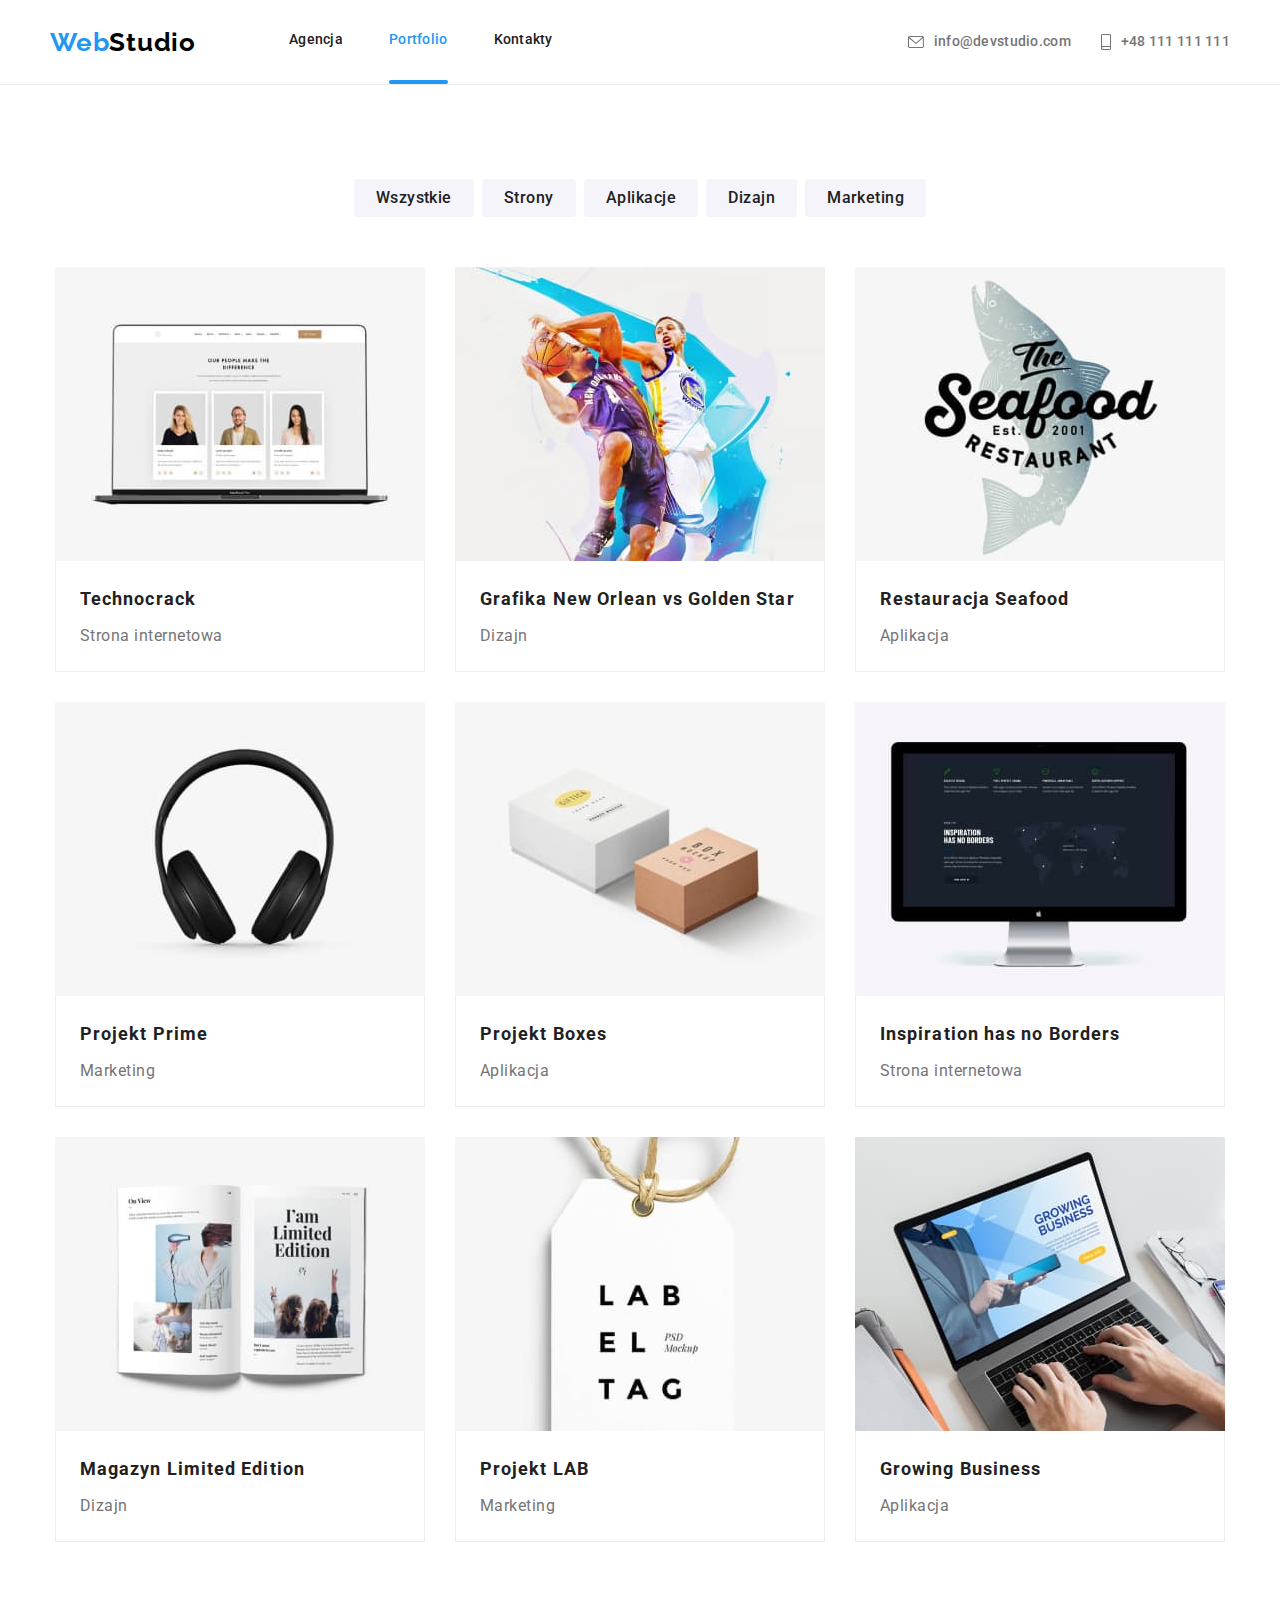
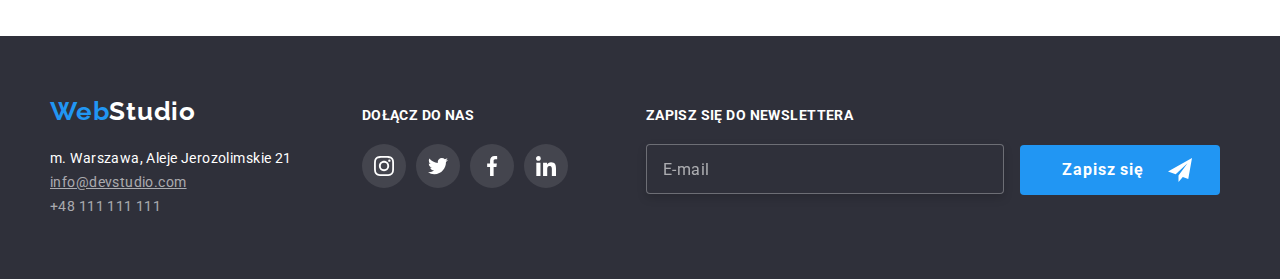
==== portfolio.html @ 861a9c51 "edit classes" ====
<!DOCTYPE html>
<html lang="pl-PL">
  <head>
    <meta charset="UTF-8" />
    <meta http-equiv="X-UA-Compatible" content="IE=edge" />
    <meta name="viewport" content="width=device-width, initial-scale=1.0" />
    <link
      rel="stylesheet"
      href="https://cdnjs.cloudflare.com/ajax/libs/modern-normalize/1.1.0/modern-normalize.css"
    />
    <link rel="stylesheet" href="./css/styles.css" />
    <link
      href="https://fonts.googleapis.com/css2?family=Raleway:wght@700&family=Roboto:wght@400;500;700;900&display=swap"
      rel="stylesheet"
    />
    <title>Portfolio</title>
  </head>
  <body>
    <header class="header portfolio-border">
      <div class="container">
        <a class="web-studio" href="./index.html"
          ><span class="blue-text">Web</span><span class="black-text">Studio</span>
        </a>
        <nav>
          <ul class="social-links">
            <li><a class="link" href="./index.html">Agencja</a></li>
            <li>
              <a class="link current-link" href="./portfolio.html">Portfolio</a>
            </li>
            <li><a class="link" href="./contacts.html">Kontakty</a></li>
          </ul>
        </nav>
        <ul class="contact-list">
          <li>
            <a class="contact-link" href="mailto:info@devstudio.com"
              ><svg class="contact-icon" width="16" height="12">
                <use href="./images/icons.svg#icon-envelope"></use>
              </svg>
              info@devstudio.com
            </a>
          </li>
          <li>
            <a class="contact-link" href="tel:+48111111111"
              ><svg class="contact-icon" width="10" height="16">
                <use href="./images/icons.svg#icon-smartphone"></use>
              </svg>
              +48 111 111 111</a
            >
          </li>
        </ul>
      </div>
    </header>

    <main>
      <section class="section container">
        <div class="portfolio-buttons">
          <button class="portfolio-button" type="button">Wszystkie</button>
          <button class="portfolio-button" type="button">Strony</button>
          <button class="portfolio-button" type="button">Aplikacje</button>
          <button class="portfolio-button" type="button">Dizajn</button>
          <button class="portfolio-button" type="button">Marketing</button>
        </div>
        <ul class="products-box">
          <li class="product-card">
            <a class="product-card-link" href="portfolio.html" rel="nofollow noopener noreferrer">
              <div class="portfolio-hidden">
                <img src="./images/technocrack.jpg" alt="technocrack" width="370" height="294" />
                <p class="paragraph-overlay">
                  Technocrack jest popularną platformą wykorzystywaną do rozpowszechniania
                  koronawirusa. Firmy wykorzystują tę platformę do celów szpiegowskich i ataków na
                  niezabezpieczone serwery konkurencji
                </p>
              </div>
              <div class="cards-border">
                <h4 class="image-caption">Technocrack</h4>
                <p class="image-paragraph">Strona internetowa</p>
              </div>
            </a>
          </li>
          <li class="product-card">
            <a class="product-card-link" href="portfolio.html" rel="nofollow noopener noreferrer">
              <div class="portfolio-hidden">
                <img src="./images/nba.jpg" alt="nba" width="370" height="294" />
                <p class="paragraph-overlay">
                  Technocrack jest popularną platformą wykorzystywaną do rozpowszechniania
                  koronawirusa. Firmy wykorzystują tę platformę do celów szpiegowskich i ataków na
                  niezabezpieczone serwery konkurencji
                </p>
              </div>
              <div class="cards-border">
                <h4 class="image-caption">Grafika New Orlean vs Golden Star</h4>
                <p class="image-paragraph">Dizajn</p>
              </div>
            </a>
          </li>
          <li class="product-card">
            <a class="product-card-link" href="portfolio.html" rel="nofollow noopener noreferrer">
              <div class="portfolio-hidden">
                <img src="./images/seafood.jpg" alt="seafood" width="370" height="294" />
                <p class="paragraph-overlay">
                  Technocrack jest popularną platformą wykorzystywaną do rozpowszechniania
                  koronawirusa. Firmy wykorzystują tę platformę do celów szpiegowskich i ataków na
                  niezabezpieczone serwery konkurencji
                </p>
              </div>
              <div class="cards-border">
                <h4 class="image-caption">Restauracja Seafood</h4>
                <p class="image-paragraph">Aplikacja</p>
              </div>
            </a>
          </li>
          <li class="product-card">
            <a class="product-card-link" href="portfolio.html" rel="nofollow noopener noreferrer">
              <div class="portfolio-hidden">
                <img src="./images/headphones.jpg" alt="headphones" width="370" height="294" />
                <p class="paragraph-overlay">
                  Technocrack jest popularną platformą wykorzystywaną do rozpowszechniania
                  koronawirusa. Firmy wykorzystują tę platformę do celów szpiegowskich i ataków na
                  niezabezpieczone serwery konkurencji
                </p>
              </div>
              <div class="cards-border">
                <h4 class="image-caption">Projekt Prime</h4>
                <p class="image-paragraph">Marketing</p>
              </div>
            </a>
          </li>
          <li class="product-card">
            <a class="product-card-link" href="portfolio.html" rel="nofollow noopener noreferrer">
              <div class="portfolio-hidden">
                <img src="./images/boxes.jpg" alt="boxes" width="370" height="294" />
                <p class="paragraph-overlay">
                  Technocrack jest popularną platformą wykorzystywaną do rozpowszechniania
                  koronawirusa. Firmy wykorzystują tę platformę do celów szpiegowskich i ataków na
                  niezabezpieczone serwery konkurencji
                </p>
              </div>
              <div class="cards-border">
                <h4 class="image-caption">Projekt Boxes</h4>
                <p class="image-paragraph">Aplikacja</p>
              </div>
            </a>
          </li>
          <li class="product-card">
            <a class="product-card-link" href="portfolio.html" rel="nofollow noopener noreferrer">
              <div class="portfolio-hidden">
                <img src="./images/monitor.jpg" alt="monitor" width="370" height="294" />
                <p class="paragraph-overlay">
                  Technocrack jest popularną platformą wykorzystywaną do rozpowszechniania
                  koronawirusa. Firmy wykorzystują tę platformę do celów szpiegowskich i ataków na
                  niezabezpieczone serwery konkurencji
                </p>
              </div>
              <div class="cards-border">
                <h4 class="image-caption">Inspiration has no Borders</h4>
                <p class="image-paragraph">Strona internetowa</p>
              </div>
            </a>
          </li>
          <li class="product-card">
            <a class="product-card-link" href="portfolio.html" rel="nofollow noopener noreferrer">
              <div class="portfolio-hidden">
                <img src="./images/magazine.jpg" alt="magazine" width="370" height="294" />
                <p class="paragraph-overlay">
                  Technocrack jest popularną platformą wykorzystywaną do rozpowszechniania
                  koronawirusa. Firmy wykorzystują tę platformę do celów szpiegowskich i ataków na
                  niezabezpieczone serwery konkurencji
                </p>
              </div>
              <div class="cards-border">
                <h4 class="image-caption">Magazyn Limited Edition</h4>
                <p class="image-paragraph">Dizajn</p>
              </div>
            </a>
          </li>
          <li class="product-card">
            <a class="product-card-link" href="portfolio.html" rel="nofollow noopener noreferrer">
              <div class="portfolio-hidden">
                <img src="./images/lab.jpg" alt="lab" width="370" height="294" />
                <p class="paragraph-overlay">
                  Technocrack jest popularną platformą wykorzystywaną do rozpowszechniania
                  koronawirusa. Firmy wykorzystują tę platformę do celów szpiegowskich i ataków na
                  niezabezpieczone serwery konkurencji
                </p>
              </div>
              <div class="cards-border">
                <h4 class="image-caption">Projekt LAB</h4>
                <p class="image-paragraph">Marketing</p>
              </div>
            </a>
          </li>
          <li class="product-card">
            <a class="product-card-link" href="portfolio.html" rel="nofollow noopener noreferrer">
              <div class="portfolio-hidden">
                <img src="./images/laptop.jpg" alt="laptop" width="370" height="294" />
                <p class="paragraph-overlay">
                  Technocrack jest popularną platformą wykorzystywaną do rozpowszechniania
                  koronawirusa. Firmy wykorzystują tę platformę do celów szpiegowskich i ataków na
                  niezabezpieczone serwery konkurencji
                </p>
              </div>
              <div class="cards-border">
                <h4 class="image-caption">Growing Business</h4>
                <p class="image-paragraph">Aplikacja</p>
              </div>
            </a>
          </li>
        </ul>
      </section>
    </main>

    <footer class="footer-background">
      <div class="container footer-flex">
        <div>
          <a class="web-studio" href="./index.html"
            ><span class="blue-text">Web</span><span class="white-text">Studio</span>
          </a>
          <address class="address-box">
            <span class="address-text">m. Warszawa, Aleje Jerozolimskie 21</span>
            <ul class="contact-list-footer">
              <li>
                <a class="contact-link-footer underline" href="mailto:info@devstudio.com"
                  >info@devstudio.com</a
                >
              </li>
              <li><a class="contact-link-footer" href="tel:+48111111111">+48 111 111 111</a></li>
            </ul>
          </address>
        </div>
        <div class="footer-social">
          <h4 class="footer-elements-heading">dołącz do nas</h4>
          <ul class="icon-social-list no-margin">
            <li>
              <a
                class="icon-social-link footer-icon"
                href="https://www.instagram.com/"
                target="_blank"
                rel="nofollow noopener noreferrer"
              >
                <svg width="20" height="20">
                  <use href="./images/icons.svg#icon-instagram"></use>
                </svg>
              </a>
            </li>
            <li>
              <a
                class="icon-social-link footer-icon"
                href="https://www.twitter.com/"
                target="_blank"
                rel="nofollow noopener noreferrer"
              >
                <svg width="20" height="20">
                  <use href="./images/icons.svg#icon-twitter"></use>
                </svg>
              </a>
            </li>
            <li>
              <a
                class="icon-social-link footer-icon"
                href="https://www.facebook.com/"
                target="_blank"
                rel="nofollow noopener noreferrer"
              >
                <svg width="20" height="20">
                  <use href="./images/icons.svg#icon-facebook"></use>
                </svg>
              </a>
            </li>
            <li>
              <a
                class="icon-social-link footer-icon"
                href="https://www.linkedin.com/"
                target="_blank"
                rel="nofollow noopener noreferrer"
              >
                <svg width="20" height="20">
                  <use href="./images/icons.svg#icon-linkedin"></use>
                </svg>
              </a>
            </li>
          </ul>
        </div>
        <div>
          <h4 class="footer-elements-heading">zapisz się do newslettera</h4>
          <form name="footer-form" autocomplete="off">
            <label class="footer-label">
              <input class="footer-input" type="email" name="email" placeholder="E-mail" required />
            </label>
            <button class="form-button" type="submit">
              Zapisz się
              <svg class="footer-input-icon" width="24" height="24">
                <use href="./images/icons.svg#icon-icon-send"></use>
              </svg>
            </button>
          </form>
        </div>
      </div>
    </footer>
  </body>
</html>
---- css/styles.css ----
:root {
  --backgroundColorMain: #e5e5e5;
  --backgroundColorSecondary: #2f303a;
  --fontColorMain: #000000;
  --fontColorSecondary: #757575;
  --selectionColor: #2196f3;
  --socialsColor: #212121;
  --colorWhite: #ffffff;
  --colorContactLinks: #999999;
  --portfolioButton: #f5f4fa;
  --backgroundBorderBottom: #ececec;
  --backgroundProductCard: #eeeeee;
  --socialIcon: #afb1b8;
}
body {
  background-color: var(--colorWhite);
  font-family: 'Roboto', sans-serif;
  color: var(--socialsColor);
}
img {
  display: block;
}
ul,
p,
h1,
h2,
h3,
h4 {
  padding: 0;
  margin: 0;
}
.container {
  width: 1200px;
  margin: 0 auto;
  padding-left: 10px;
  padding-right: 10px;
}

.portfolio-border {
  border-bottom: 1px solid var(--backgroundBorderBottom);
}
.header .container {
  display: flex;
  align-items: center;
}

.web-studio {
  display: block;
  font-family: 'Raleway';
  font-size: 26px;
  font-weight: 700;
  line-height: 1.19;
  letter-spacing: 0.03em;
  text-decoration: none;
}
.blue-text {
  color: var(--selectionColor);
}
.white-text {
  color: var(--colorWhite);
}
.black-text {
  color: var(--fontColorMain);
}

.social-links {
  display: flex;
  gap: 46px;
  margin-left: 93px;
  list-style: none;
}
.social-links .link {
  display: block;
  font-size: 14px;
  font-weight: 500;
  line-height: 1.14;
  letter-spacing: 0.02em;
  text-decoration: none;
  color: var(--socialsColor);
  padding-top: 32px;
  padding-bottom: 32px;
  transition: color 250ms cubic-bezier(0.4, 0, 0.2, 1);
}
.social-links .link:hover,
.social-links .link:focus {
  color: var(--selectionColor);
}
.social-links .current-link {
  color: var(--selectionColor);
}
.social-links .current-link::after {
  content: '';
  display: block;
  position: relative;
  top: 32px;
  height: 4px;
  background: #2196f3;
  border-radius: 2px;
}
.contact-list {
  display: flex;
  gap: 30px;
  margin-left: auto;
  list-style: none;
}
.contact-list .contact-link:hover,
.contact-list .contact-link:focus {
  color: var(--selectionColor);
  fill: var(--selectionColor);
}
.contact-list .contact-link {
  display: flex;
  align-items: center;
  font-size: 14px;
  font-weight: 500;
  line-height: 1.14;
  letter-spacing: 0.02em;
  text-decoration: none;
  color: var(--fontColorSecondary);
  fill: var(--fontColorSecondary);
  margin: 32px 0;
  transition: color 250ms cubic-bezier(0.4, 0, 0.2, 1), fill 250ms cubic-bezier(0.4, 0, 0.2, 1);
}
.contact-icon {
  margin-right: 10px;
}

.hero-section {
  padding: 200px 0;
  color: var(--colorWhite);
  background-color: var(--backgroundColorSecondary);
  background-image: linear-gradient(to right, rgba(47, 48, 58, 0.4), rgba(47, 48, 58, 0.4)),
    url(../images/headerphoto.jpg);
  background-repeat: no-repeat;
  background-position: center;
}

.main-heading {
  margin-bottom: 30px;
  font-size: 44px;
  font-weight: 900;
  line-height: 1.36;
  text-align: center;
  letter-spacing: 0.06em;
  text-transform: uppercase;
}
.main-button {
  display: block;
  margin: 0 auto;
  cursor: pointer;
  width: 200px;
  height: 50px;
  font-weight: 700;
  font-size: 16px;
  line-height: 1.88;
  letter-spacing: 0.06em;
  border-radius: 4px;
  border-style: none;
  color: var(--colorWhite);
  background-color: var(--selectionColor);
  transition: color 250ms cubic-bezier(0.4, 0, 0.2, 1),
    background-color 250ms cubic-bezier(0.4, 0, 0.2, 1),
    box-shadow 250ms cubic-bezier(0.4, 0, 0.2, 1);
}
.main-button:hover,
.main-button:focus {
  color: var(--fontColorMain);
  background-color: var(--portfolioButton);
  box-shadow: 0px 4px 4px rgba(0, 0, 0, 0.15);
}

.section {
  padding: 94px 0;
}

.icon-top {
  list-style: none;
  display: flex;
  gap: 30px;
  margin-bottom: 30px;
}
.icon-logo {
  display: flex;
  width: 270px;
  height: 120px;
  justify-content: center;
  align-items: center;
  background-color: var(--portfolioButton);
  border-radius: 4px;
}
.first-paragraph-section {
  list-style: none;
  display: flex;
  flex-direction: row;
  gap: 30px;
}
.paragraph-heading {
  display: block;
  font-weight: 700;
  font-size: 14px;
  line-height: 1.14;
  letter-spacing: 0.03em;
  text-transform: uppercase;
  color: var(--socialsColor);
  margin: 0 0 10px 0;
}
.paragraph-text {
  display: block;
  font-weight: 400;
  font-size: 14px;
  line-height: 1.71;
  letter-spacing: 0.03em;
  color: var(--fontColorSecondary);
  margin: 0;
}

.secondary-heading {
  font-weight: 700;
  font-size: 36px;
  line-height: 1.67;
  text-align: center;
  letter-spacing: 0.03em;
  color: var(--socialsColor);
  margin: 0 0 50px 0;
}

.no-padding-top {
  padding-top: 0;
}

.grey-background {
  background-color: var(--portfolioButton);
}
.secondary-heading-list {
  display: flex;
  list-style: none;
  gap: 30px;
  justify-content: center;
}
.secondary-heading-title {
  position: relative;
  display: flex;
  justify-content: center;
  align-items: center;
  height: 70px;
  bottom: 70px;
  text-transform: uppercase;
  font-weight: 700;
  font-size: 14px;
  line-height: 1.14;
  letter-spacing: 0.03em;
  color: var(--colorWhite);
  background-color: rgba(47, 48, 58, 0.8);
}
.secondary-heading-link {
  display: block;
  height: 294px;
  text-decoration: none;
}

.third-heading-list {
  list-style: none;
  display: flex;
  justify-content: center;
  gap: 30px;
}
.our-team-card {
  background-color: var(--colorWhite);
  box-shadow: 0px 1px 3px rgba(0, 0, 0, 0.12), 0px 1px 1px rgba(0, 0, 0, 0.14),
    0px 2px 1px rgba(0, 0, 0, 0.2);
  border-radius: 0px 0px 4px 4px;
  text-align: center;
}

.worker-name {
  font-weight: 500;
  font-size: 16px;
  line-height: 1.19;
  letter-spacing: 0.03em;
  color: var(--socialsColor);
  margin: 30px 0 10px 0;
}
.job-name {
  font-weight: 400;
  font-size: 16px;
  line-height: 1.19;
  letter-spacing: 0.03em;
  color: var(--fontColorSecondary);
  margin: 0 0 16px 0;
}
.icon-social-list {
  list-style: none;
  display: flex;
  gap: 10px;
  justify-content: center;
  margin-bottom: 30px;
}
.icon-social-link {
  display: flex;
  justify-content: center;
  align-items: center;
  width: 44px;
  height: 44px;
  border-radius: 50%;
  fill: var(--socialIcon);
  transition: background-color 250ms cubic-bezier(0.4, 0, 0.2, 1),
    fill 250ms cubic-bezier(0.4, 0, 0.2, 1), border-radius 250ms cubic-bezier(0.4, 0, 0.2, 1);
}
.icon-social-link:hover,
.icon-social-link:focus {
  background-color: var(--selectionColor);
  fill: var(--colorWhite);
  border-radius: 50%;
}
.clients-list {
  list-style: none;
  display: flex;
  gap: 30px;
  justify-content: center;
}
.icon-clients-link {
  display: flex;
  border: 1px solid var(--socialIcon);
  border-radius: 4px;
  width: 170px;
  height: 92px;
  justify-content: center;
  align-items: center;
  fill: var(--socialIcon);
  transition: border-color 250ms cubic-bezier(0.4, 0, 0.2, 1),
    fill 250ms cubic-bezier(0.4, 0, 0.2, 1);
}
.icon-clients-link:hover,
.icon-clients-link:focus {
  fill: var(--selectionColor);
  border-color: var(--selectionColor);
}

.footer-background {
  background-color: var(--backgroundColorSecondary);
  padding: 60px 0;
}
.footer-flex {
  display: flex;
  align-items: baseline;
}
.address-box {
  margin: 20px 0 0 0;
}
.address-text {
  font-style: normal;
  font-weight: 400;
  font-size: 14px;
  line-height: 1.71;
  letter-spacing: 0.03em;
  color: var(--colorWhite);
}
.contact-list-footer {
  list-style: none;
}
.contact-link-footer {
  font-style: normal;
  font-weight: 400;
  font-size: 14px;
  line-height: 1.71;
  letter-spacing: 0.03em;
  color: rgba(255, 255, 255, 0.6);
  text-decoration: none;
  transition: color 250ms cubic-bezier(0.4, 0, 0.2, 1);
}
.contact-link-footer:hover,
.contact-link-footer:focus {
  color: var(--selectionColor);
}
.underline {
  text-decoration: underline;
}
.footer-elements-heading {
  margin-bottom: 20px;
  text-transform: uppercase;
  font-weight: 700;
  font-size: 14px;
  line-height: 1.14;
  color: var(--colorWhite);
  letter-spacing: 0.03em;
}
.no-margin {
  margin: 0;
}
.footer-social {
  margin-left: 70px;
  margin-right: 78px;
}
.footer-icon {
  background: rgba(255, 255, 255, 0.1);
  fill: var(--colorWhite);
}
.footer-input {
  color: var(--colorWhite);
  width: 358px;
  height: 50px;
  padding-left: 16px;
  border: 1px solid rgba(255, 255, 255, 0.3);
  filter: drop-shadow(0px 4px 4px rgba(0, 0, 0, 0.15));
  border-radius: 4px;
  background-color: var(--backgroundColorSecondary);
}
.footer-input::placeholder {
  color: var(--colorWhite);
  opacity: 0.6;
  font-size: 16px;
  line-height: 1.25;
  letter-spacing: 0.03em;
}
.footer-label {
  display: inline-block;
  margin-right: 12px;
}
.form-button {
  position: relative;
  padding: 10px 76px 10px 42px;
  color: var(--colorWhite);
  background-color: var(--selectionColor);
  border-radius: 4px;
  font-weight: 700;
  font-size: 16px;
  line-height: 1.9;
  letter-spacing: 0.06em;
  cursor: pointer;
  border-style: none;
  transition: box-shadow 250ms cubic-bezier(0.4, 0, 0.2, 1);
}
.form-button:hover,
.form-button:focus {
  box-shadow: 0px 4px 4px rgba(255, 255, 255, 0.2);
}
.footer-input-icon {
  fill: var(--colorWhite);
  position: absolute;
  left: 148px;
  top: 13px;
  bottom: 13px;
  right: 28px;
}
.portfolio-button {
  background-color: var(--portfolioButton);
  border-radius: 4px;
  border-style: none;
  color: var(--socialsColor);
  font-weight: 500;
  font-size: 16px;
  line-height: 1.63;
  text-align: center;
  letter-spacing: 0.03em;
  cursor: pointer;
  padding: 6px 22px;
  transition: color 250ms cubic-bezier(0.4, 0, 0.2, 1),
    background-color 250ms cubic-bezier(0.4, 0, 0.2, 1),
    box-shadow 250ms cubic-bezier(0.4, 0, 0.2, 1);
}
.portfolio-button:hover,
.portfolio-button:focus {
  box-shadow: 0px 3px 1px rgba(0, 0, 0, 0.1), 0px 1px 2px rgba(0, 0, 0, 0.08),
    0px 2px 2px rgba(0, 0, 0, 0.12);
  background-color: var(--selectionColor);
  color: var(--colorWhite);
}
.image-caption {
  font-weight: 700;
  font-size: 18px;
  line-height: 2;
  letter-spacing: 0.06em;
  color: var(--socialsColor);
  margin-bottom: 4px;
}
.image-paragraph {
  font-weight: 400;
  font-size: 16px;
  line-height: 1.88;
  letter-spacing: 0.03em;
  color: var(--fontColorSecondary);
}
.portfolio-buttons {
  display: flex;
  justify-content: center;
  gap: 8px;
  margin-bottom: 50px;
}
.products-box {
  list-style: none;
  display: flex;
  gap: 30px;
  flex-wrap: wrap;
  justify-content: center;
}
.product-card {
  background: var(--colorWhite);
  transition: box-shadow 250ms cubic-bezier(0.4, 0, 0.2, 1);
}
.product-card:hover,
.product-card:focus {
  box-shadow: 0px 1px 1px rgba(0, 0, 0, 0.12), 0px 4px 4px rgba(0, 0, 0, 0.06),
    1px 4px 6px rgba(0, 0, 0, 0.16);
}
.product-card-link {
  text-decoration: none;
}
.cards-border {
  padding: 20px 24px;
  border-left: 1px solid var(--backgroundProductCard);
  border-right: 1px solid var(--backgroundProductCard);
  border-bottom: 1px solid var(--backgroundProductCard);
}
.portfolio-hidden {
  position: relative;
  overflow: hidden;
}
.paragraph-overlay {
  position: absolute;
  top: 0;
  width: 100%;
  height: 100%;
  padding: 49px 45px 49px 24px;
  font-weight: 400;
  font-size: 18px;
  line-height: 1.55;
  letter-spacing: 0.03em;
  color: var(--colorWhite);
  background-color: rgba(33, 150, 243, 0.9);
  transform: translateY(100%);
  transition: transform 250ms cubic-bezier(0.4, 0, 0.2, 1);
}
.product-card-link:hover .paragraph-overlay,
.product-card-link:focus .paragraph-overlay {
  transform: translatey(0);
}

.backdrop {
  position: fixed;
  left: 0px;
  top: 0px;
  width: 100%;
  height: 100%;
  background: rgba(0, 0, 0, 0.2);
  transition: opacity 250ms cubic-bezier(0.4, 0, 0.2, 1),
    visibility 250ms cubic-bezier(0.4, 0, 0.2, 1), transform 1s;
}
.is-hidden {
  opacity: 0;
  visibility: hidden;
  pointer-events: none;
  transform: scale(0.8);
}
.modal {
  padding: 40px;
  position: absolute;
  top: 50%;
  left: 50%;
  width: 528px;
  background-color: var(--colorWhite);
  box-shadow: 0px 1px 3px rgba(0, 0, 0, 0.12), 0px 1px 1px rgba(0, 0, 0, 0.14),
    0px 2px 1px rgba(0, 0, 0, 0.2);
  border-radius: 4px;
  transform: translate(-50%, -50%);
}
.close-btn {
  position: absolute;
  width: 30px;
  height: 30px;
  top: 8px;
  right: 8px;
  color: var(--fontColorMain);
  border: 1px solid rgba(0, 0, 0, 0.1);
  border-radius: 50%;
  background-color: var(--colorWhite);
  cursor: pointer;
  transition: background-color 250ms cubic-bezier(0.4, 0, 0.2, 1),
    color 250ms cubic-bezier(0.4, 0, 0.2, 1);
}
.close-btn:hover,
.close-btn:focus {
  color: var(--colorWhite);
  background-color: var(--selectionColor);
}
.modal-heading {
  margin-bottom: 12px;
  text-align: center;
  font-weight: 700;
  font-size: 20px;
  line-height: 1.15;
  letter-spacing: 0.03em;
  color: var(--socialsColor);
}
.modal-label {
  display: block;
  position: relative;
  margin-bottom: 10px;
}
.modal-input-heading {
  display: block;
  text-transform: capitalize;
  font-size: 12px;
  line-height: 1.67;
  letter-spacing: 0.01em;
  color: var(--fontColorSecondary);
}
.modal-input {
  display: block;
  margin-top: 4px;
  padding: 0;
  padding-left: 42px;
  width: 448px;
  height: 40px;
  border: 1px solid rgba(33, 33, 33, 0.2);
  border-radius: 4px;
  transition: border-color 250ms cubic-bezier(0.4, 0, 0.2, 1);
}
.modal-input:hover,
.modal-input:focus {
  border-color: var(--selectionColor);
  outline: none;
}
.modal-input:focus ~ .modal-input-icon,
.modal-input:hover ~ .modal-input-icon {
  fill: var(--selectionColor);
}
.modal-input-icon {
  position: absolute;
  left: 12px;
  bottom: 11px;
  transition: fill 250ms cubic-bezier(0.4, 0, 0.2, 1);
}
.modal-label-feedback {
  display: block;
  position: relative;
  margin-bottom: 20px;
}
.modal-textarea {
  display: block;
  resize: none;
  margin-top: 4px;
  width: 448px;
  height: 120px;
  padding: 12px 16px;
  border: 1px solid rgba(33, 33, 33, 0.2);
  border-radius: 4px;
  transition: border-color 250ms cubic-bezier(0.4, 0, 0.2, 1);
}
.modal-textarea::placeholder {
  font-size: 12px;
  line-height: 1.67;
  letter-spacing: 0.01em;
  color: rgba(117, 117, 117, 0.5);
}
.modal-textarea:hover,
.modal-textarea:focus {
  border-color: var(--selectionColor);
  outline: none;
}
.modal-label-checkbox {
  display: inline-flex;
  align-items: center;
  position: relative;
  margin-bottom: 30px;
  margin-left: 15px;
}
.modal-checkbox-input {
  position: absolute;
  opacity: 0;
  height: 15px;
  width: 16px;
  border-radius: 2px;
}
.modal-checkbox-icon {
  position: absolute;
  cursor: pointer;
}
.modal-checkbox-icon-on {
  position: absolute;
  visibility: hidden;
  border-radius: 2px;
  cursor: pointer;
}
.modal-checkbox-input:checked ~ .modal-checkbox-icon-on {
  visibility: visible;
}
.modal-checkbox-text {
  display: block;
  margin-left: 24px;
  font-size: 14px;
  line-height: 1.71;
  letter-spacing: 0.03em;
  color: var(--fontColorSecondary);
}
.modal-checkbox-text a {
  color: var(--selectionColor);
}
.modal-button {
  display: block;
  margin: 0 auto;
  text-transform: capitalize;
  padding: 10px 76px;
  color: var(--colorWhite);
  background-color: var(--selectionColor);
  border-radius: 4px;
  font-weight: 700;
  font-size: 15px;
  line-height: 1.9;
  letter-spacing: 0.06em;
  cursor: pointer;
  border-style: none;
  transition: color 250ms cubic-bezier(0.4, 0, 0.2, 1),
    background-color 250ms cubic-bezier(0.4, 0, 0.2, 1),
    box-shadow 250ms cubic-bezier(0.4, 0, 0.2, 1);
}
.modal-button:hover,
.modal-button:focus {
  color: var(--fontColorMain);
  background-color: var(--portfolioButton);
  box-shadow: 0px 4px 4px rgba(0, 0, 0, 0.15);
}
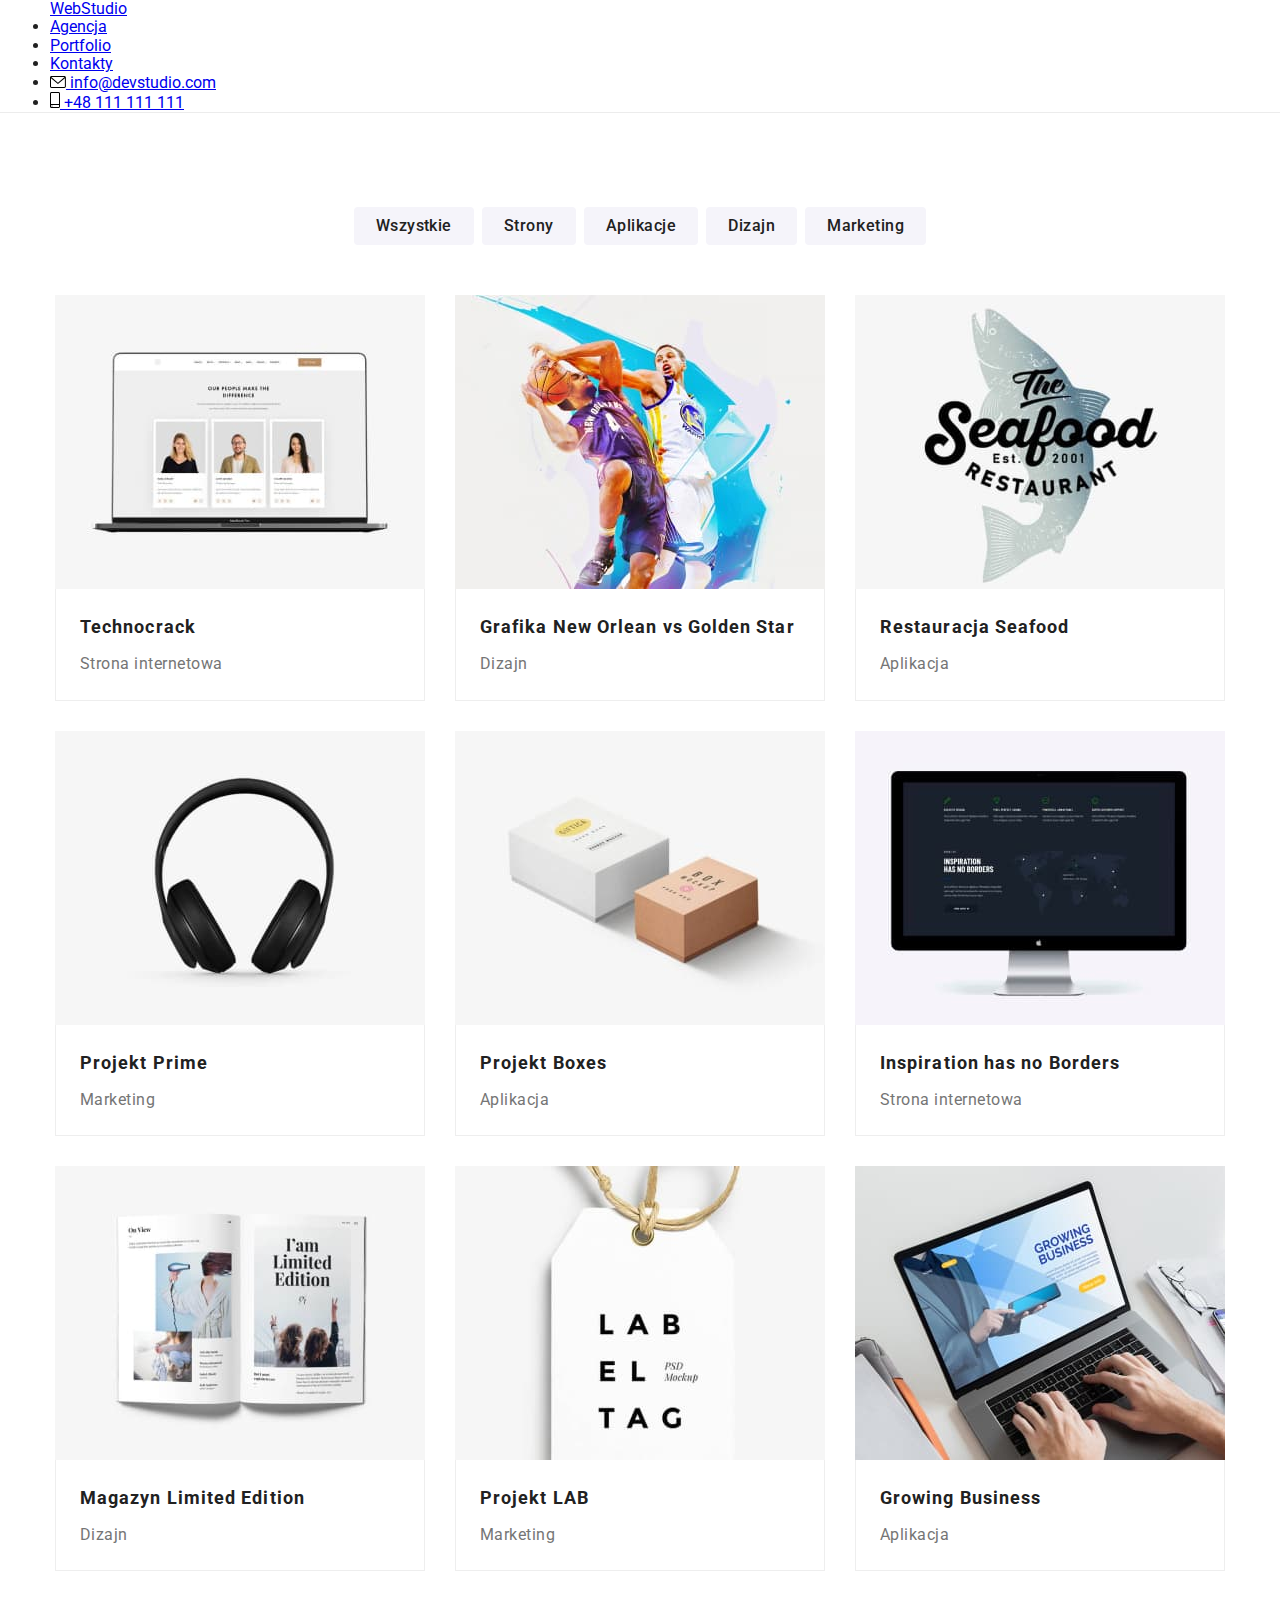
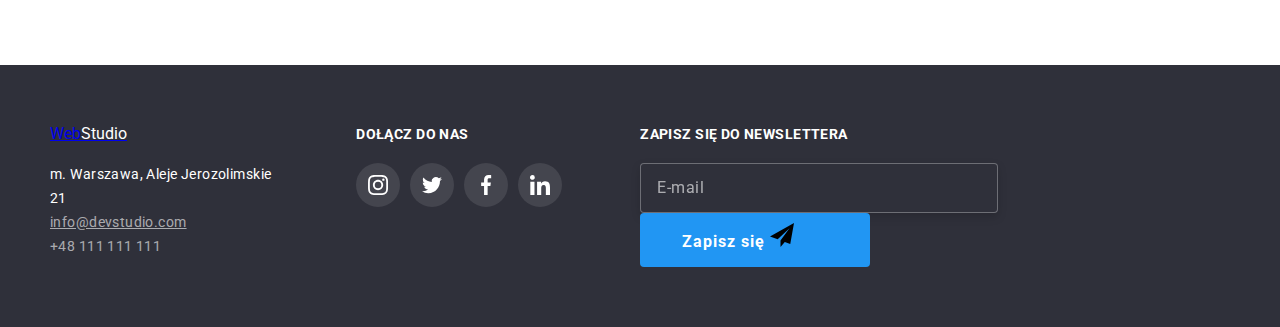
==== commit 9d4bbbf4: "BEM" ====
--- a/css/styles.css
+++ b/css/styles.css
@@ -39,12 +39,12 @@
 .portfolio-border {
   border-bottom: 1px solid var(--backgroundBorderBottom);
 }
-.header .container {
+.header__container {
   display: flex;
   align-items: center;
 }
 
-.web-studio {
+.header__link-logo {
   display: block;
   font-family: 'Raleway';
   font-size: 26px;
@@ -52,24 +52,24 @@
   line-height: 1.19;
   letter-spacing: 0.03em;
   text-decoration: none;
-}
-.blue-text {
+  margin-right: 93px;
+}
+.header__logo-blue {
   color: var(--selectionColor);
 }
 .white-text {
   color: var(--colorWhite);
 }
-.black-text {
+.header__logo-black {
   color: var(--fontColorMain);
 }
 
-.social-links {
+.nav__list {
   display: flex;
   gap: 46px;
-  margin-left: 93px;
-  list-style: none;
-}
-.social-links .link {
+  list-style: none;
+}
+.nav__list .nav__link {
   display: block;
   font-size: 14px;
   font-weight: 500;
@@ -81,14 +81,14 @@
   padding-bottom: 32px;
   transition: color 250ms cubic-bezier(0.4, 0, 0.2, 1);
 }
-.social-links .link:hover,
-.social-links .link:focus {
+.nav__list .nav__link:hover,
+.nav__list .nav__link:focus {
   color: var(--selectionColor);
 }
-.social-links .current-link {
+.nav__list .nav__link--current {
   color: var(--selectionColor);
 }
-.social-links .current-link::after {
+.nav__list .nav__link--current::after {
   content: '';
   display: block;
   position: relative;
@@ -97,18 +97,18 @@
   background: #2196f3;
   border-radius: 2px;
 }
-.contact-list {
+.header__list {
   display: flex;
   gap: 30px;
   margin-left: auto;
   list-style: none;
 }
-.contact-list .contact-link:hover,
-.contact-list .contact-link:focus {
+.header__list .header__link:hover,
+.header__list .header__link:focus {
   color: var(--selectionColor);
   fill: var(--selectionColor);
 }
-.contact-list .contact-link {
+.header__list .header__link {
   display: flex;
   align-items: center;
   font-size: 14px;
@@ -121,11 +121,11 @@
   margin: 32px 0;
   transition: color 250ms cubic-bezier(0.4, 0, 0.2, 1), fill 250ms cubic-bezier(0.4, 0, 0.2, 1);
 }
-.contact-icon {
+.header__icon {
   margin-right: 10px;
 }
 
-.hero-section {
+.hero {
   padding: 200px 0;
   color: var(--colorWhite);
   background-color: var(--backgroundColorSecondary);
@@ -135,7 +135,7 @@
   background-position: center;
 }
 
-.main-heading {
+.hero__heading {
   margin-bottom: 30px;
   font-size: 44px;
   font-weight: 900;
@@ -144,7 +144,7 @@
   letter-spacing: 0.06em;
   text-transform: uppercase;
 }
-.main-button {
+.hero__btn {
   display: block;
   margin: 0 auto;
   cursor: pointer;
@@ -162,8 +162,8 @@
     background-color 250ms cubic-bezier(0.4, 0, 0.2, 1),
     box-shadow 250ms cubic-bezier(0.4, 0, 0.2, 1);
 }
-.main-button:hover,
-.main-button:focus {
+.hero__btn:hover,
+.hero__btn:focus {
   color: var(--fontColorMain);
   background-color: var(--portfolioButton);
   box-shadow: 0px 4px 4px rgba(0, 0, 0, 0.15);
@@ -434,7 +434,7 @@
 .form-button:focus {
   box-shadow: 0px 4px 4px rgba(255, 255, 255, 0.2);
 }
-.footer-input-icon {
+.svg-send {
   fill: var(--colorWhite);
   position: absolute;
   left: 148px;
@@ -442,6 +442,7 @@
   bottom: 13px;
   right: 28px;
 }
+
 .portfolio-button {
   background-color: var(--portfolioButton);
   border-radius: 4px;
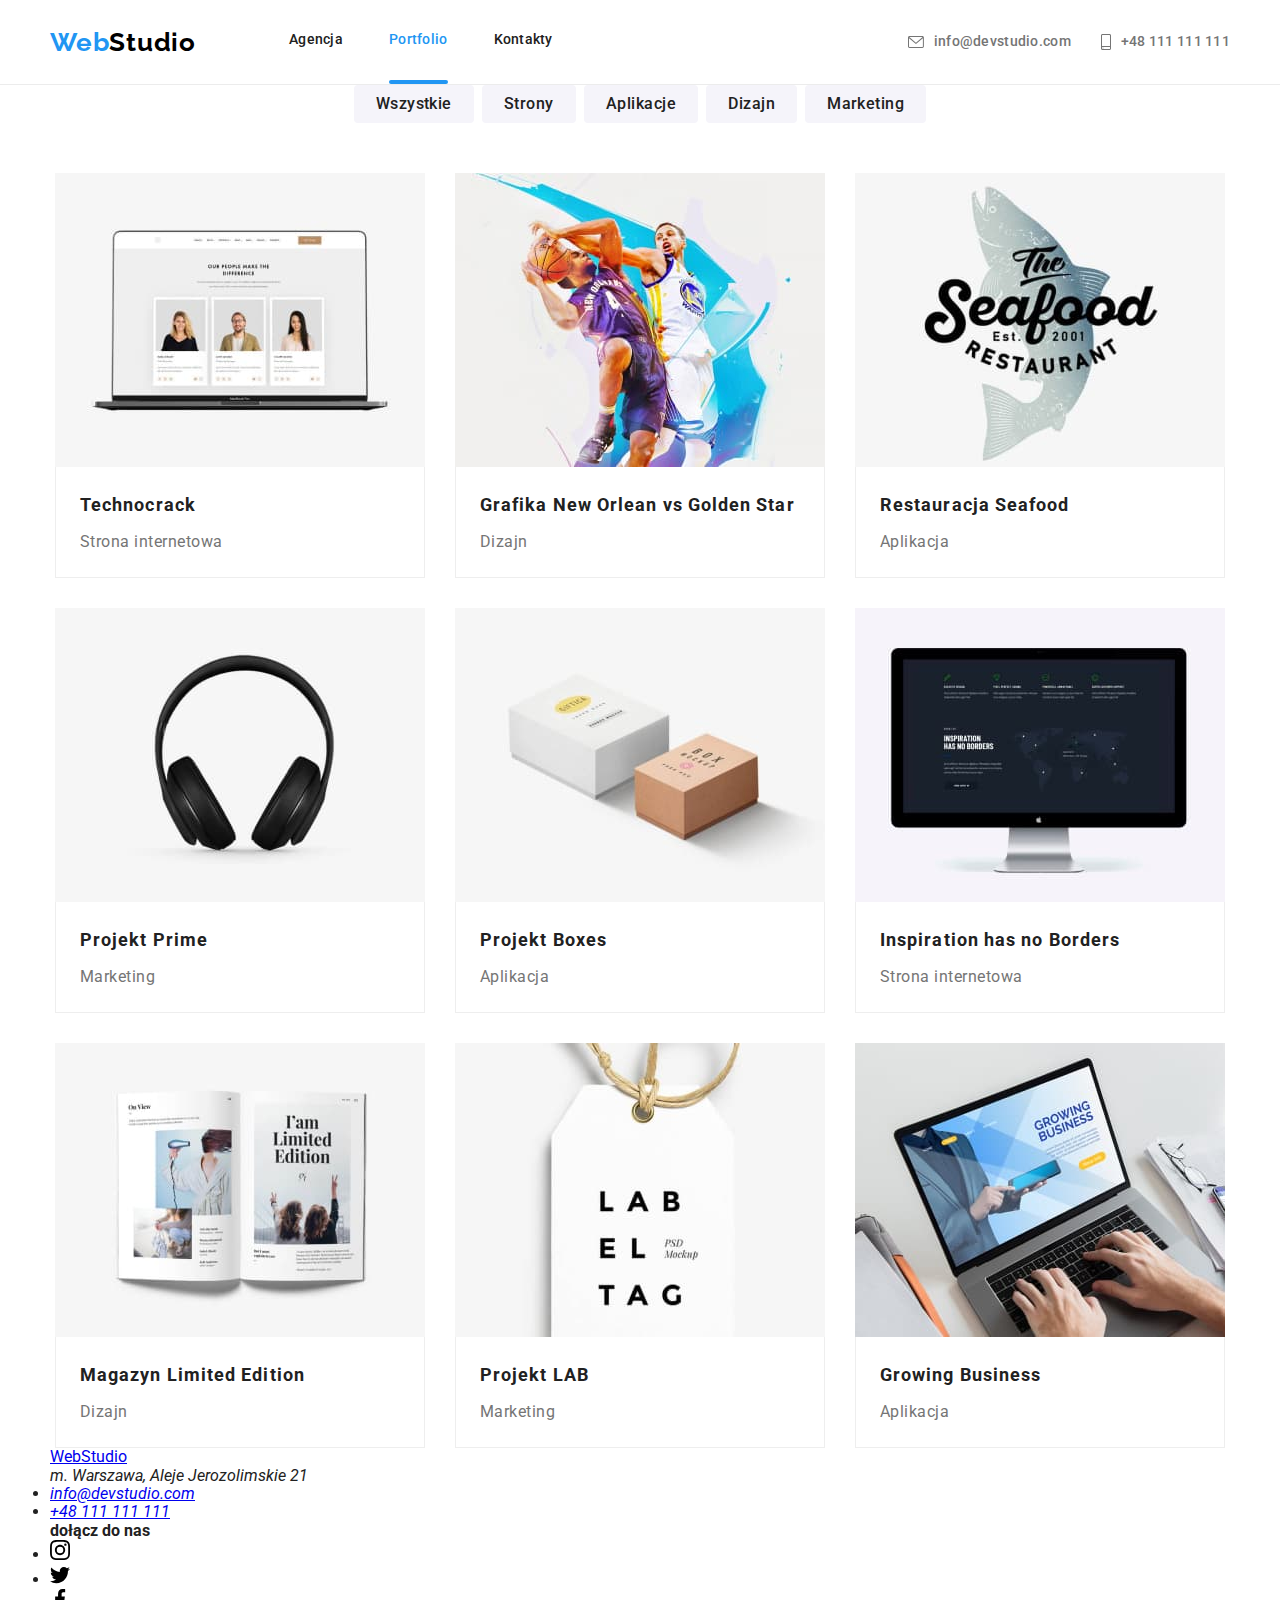
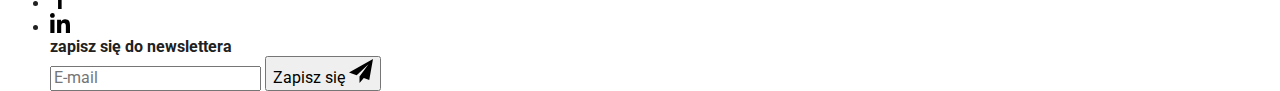
==== commit 7b8b84b0: "BEM" ====
--- a/portfolio.html
+++ b/portfolio.html
@@ -16,32 +16,34 @@
     <title>Portfolio</title>
   </head>
   <body>
-    <header class="header portfolio-border">
-      <div class="container">
-        <a class="web-studio" href="./index.html"
-          ><span class="blue-text">Web</span><span class="black-text">Studio</span>
+    <header class="header header--border">
+      <div class="container header__container">
+        <a class="header__link-logo" href="./index.html"
+          ><span class="header__logo-blue">Web</span><span class="header__logo-black">Studio</span>
         </a>
-        <nav>
-          <ul class="social-links">
-            <li><a class="link" href="./index.html">Agencja</a></li>
-            <li>
-              <a class="link current-link" href="./portfolio.html">Portfolio</a>
-            </li>
-            <li><a class="link" href="./contacts.html">Kontakty</a></li>
+        <nav class="nav">
+          <ul class="nav__list">
+            <li class="nav__item">
+              <a class="nav__link" href="./index.html">Agencja</a>
+            </li>
+            <li class="nav__item">
+              <a class="nav__link nav__link--current" href="./portfolio.html">Portfolio</a>
+            </li>
+            <li class="nav__item"><a class="nav__link" href="./contacts.html">Kontakty</a></li>
           </ul>
         </nav>
-        <ul class="contact-list">
-          <li>
-            <a class="contact-link" href="mailto:info@devstudio.com"
-              ><svg class="contact-icon" width="16" height="12">
+        <ul class="header__list">
+          <li class="header__item">
+            <a class="header__link" href="mailto:info@devstudio.com"
+              ><svg class="header__icon" width="16" height="12">
                 <use href="./images/icons.svg#icon-envelope"></use>
               </svg>
               info@devstudio.com
             </a>
           </li>
-          <li>
-            <a class="contact-link" href="tel:+48111111111"
-              ><svg class="contact-icon" width="10" height="16">
+          <li class="header__item">
+            <a class="header__link" href="tel:+48111111111"
+              ><svg class="header__icon" width="10" height="16">
                 <use href="./images/icons.svg#icon-smartphone"></use>
               </svg>
               +48 111 111 111</a
--- a/css/styles.css
+++ b/css/styles.css
@@ -35,15 +35,10 @@
   padding-left: 10px;
   padding-right: 10px;
 }
-
-.portfolio-border {
-  border-bottom: 1px solid var(--backgroundBorderBottom);
-}
 .header__container {
   display: flex;
   align-items: center;
 }
-
 .header__link-logo {
   display: block;
   font-family: 'Raleway';
@@ -56,9 +51,6 @@
 }
 .header__logo-blue {
   color: var(--selectionColor);
-}
-.white-text {
-  color: var(--colorWhite);
 }
 .header__logo-black {
   color: var(--fontColorMain);
@@ -169,17 +161,16 @@
   box-shadow: 0px 4px 4px rgba(0, 0, 0, 0.15);
 }
 
-.section {
+.features {
   padding: 94px 0;
 }
-
-.icon-top {
+.features__svg__block__list {
   list-style: none;
   display: flex;
   gap: 30px;
   margin-bottom: 30px;
 }
-.icon-logo {
+.features__svg__block__item {
   display: flex;
   width: 270px;
   height: 120px;
@@ -188,13 +179,13 @@
   background-color: var(--portfolioButton);
   border-radius: 4px;
 }
-.first-paragraph-section {
+.features__list {
   list-style: none;
   display: flex;
   flex-direction: row;
   gap: 30px;
 }
-.paragraph-heading {
+.features__title {
   display: block;
   font-weight: 700;
   font-size: 14px;
@@ -204,7 +195,7 @@
   color: var(--socialsColor);
   margin: 0 0 10px 0;
 }
-.paragraph-text {
+.features__text {
   display: block;
   font-weight: 400;
   font-size: 14px;
@@ -214,7 +205,13 @@
   margin: 0;
 }
 
-.secondary-heading {
+.work {
+  padding: 94px 0;
+}
+.work--no-padding {
+  padding-top: 0;
+}
+.work__heading {
   font-weight: 700;
   font-size: 36px;
   line-height: 1.67;
@@ -223,21 +220,13 @@
   color: var(--socialsColor);
   margin: 0 0 50px 0;
 }
-
-.no-padding-top {
-  padding-top: 0;
-}
-
-.grey-background {
-  background-color: var(--portfolioButton);
-}
-.secondary-heading-list {
+.work__list {
   display: flex;
   list-style: none;
   gap: 30px;
   justify-content: center;
 }
-.secondary-heading-title {
+.work__title {
   position: relative;
   display: flex;
   justify-content: center;
@@ -252,19 +241,33 @@
   color: var(--colorWhite);
   background-color: rgba(47, 48, 58, 0.8);
 }
-.secondary-heading-link {
+.work__link {
   display: block;
   height: 294px;
   text-decoration: none;
 }
-
-.third-heading-list {
+.team {
+  padding: 94px 0;
+}
+.team--grey-background {
+  background-color: var(--portfolioButton);
+}
+.team__heading {
+  font-weight: 700;
+  font-size: 36px;
+  line-height: 1.67;
+  text-align: center;
+  letter-spacing: 0.03em;
+  color: var(--socialsColor);
+  margin: 0 0 50px 0;
+}
+.team__list {
   list-style: none;
   display: flex;
   justify-content: center;
   gap: 30px;
 }
-.our-team-card {
+.team__item {
   background-color: var(--colorWhite);
   box-shadow: 0px 1px 3px rgba(0, 0, 0, 0.12), 0px 1px 1px rgba(0, 0, 0, 0.14),
     0px 2px 1px rgba(0, 0, 0, 0.2);
@@ -272,7 +275,7 @@
   text-align: center;
 }
 
-.worker-name {
+.team__title {
   font-weight: 500;
   font-size: 16px;
   line-height: 1.19;
@@ -280,7 +283,7 @@
   color: var(--socialsColor);
   margin: 30px 0 10px 0;
 }
-.job-name {
+.team__text {
   font-weight: 400;
   font-size: 16px;
   line-height: 1.19;
@@ -288,14 +291,14 @@
   color: var(--fontColorSecondary);
   margin: 0 0 16px 0;
 }
-.icon-social-list {
+.team__icon-list {
   list-style: none;
   display: flex;
   gap: 10px;
   justify-content: center;
   margin-bottom: 30px;
 }
-.icon-social-link {
+.team__icon-link {
   display: flex;
   justify-content: center;
   align-items: center;
@@ -306,19 +309,32 @@
   transition: background-color 250ms cubic-bezier(0.4, 0, 0.2, 1),
     fill 250ms cubic-bezier(0.4, 0, 0.2, 1), border-radius 250ms cubic-bezier(0.4, 0, 0.2, 1);
 }
-.icon-social-link:hover,
-.icon-social-link:focus {
+.team__icon-link:hover,
+.team__icon-link:focus {
   background-color: var(--selectionColor);
   fill: var(--colorWhite);
   border-radius: 50%;
 }
-.clients-list {
+
+.clients {
+  padding: 94px 0;
+}
+.clients__heading {
+  font-weight: 700;
+  font-size: 36px;
+  line-height: 1.67;
+  text-align: center;
+  letter-spacing: 0.03em;
+  color: var(--socialsColor);
+  margin: 0 0 50px 0;
+}
+.clients__list {
   list-style: none;
   display: flex;
   gap: 30px;
   justify-content: center;
 }
-.icon-clients-link {
+.clients__link {
   display: flex;
   border: 1px solid var(--socialIcon);
   border-radius: 4px;
@@ -330,24 +346,39 @@
   transition: border-color 250ms cubic-bezier(0.4, 0, 0.2, 1),
     fill 250ms cubic-bezier(0.4, 0, 0.2, 1);
 }
-.icon-clients-link:hover,
-.icon-clients-link:focus {
+.clients__link:hover,
+.clients__link:focus {
   fill: var(--selectionColor);
   border-color: var(--selectionColor);
 }
 
-.footer-background {
+.footer {
   background-color: var(--backgroundColorSecondary);
   padding: 60px 0;
 }
-.footer-flex {
+.footer__container {
   display: flex;
   align-items: baseline;
 }
-.address-box {
+.footer__link-logo {
+  display: block;
+  font-family: 'Raleway';
+  font-size: 26px;
+  font-weight: 700;
+  line-height: 1.19;
+  letter-spacing: 0.03em;
+  text-decoration: none;
+}
+.footer__logo-blue {
+  color: var(--selectionColor);
+}
+.footer__logo-white {
+  color: var(--colorWhite);
+}
+.footer__address {
   margin: 20px 0 0 0;
 }
-.address-text {
+.footer__address-text {
   font-style: normal;
   font-weight: 400;
   font-size: 14px;
@@ -355,10 +386,10 @@
   letter-spacing: 0.03em;
   color: var(--colorWhite);
 }
-.contact-list-footer {
-  list-style: none;
-}
-.contact-link-footer {
+.footer__address-list {
+  list-style: none;
+}
+.footer__address-link {
   font-style: normal;
   font-weight: 400;
   font-size: 14px;
@@ -368,14 +399,18 @@
   text-decoration: none;
   transition: color 250ms cubic-bezier(0.4, 0, 0.2, 1);
 }
-.contact-link-footer:hover,
-.contact-link-footer:focus {
+.footer__address-link:hover,
+.footer__address-link:focus {
   color: var(--selectionColor);
 }
 .underline {
   text-decoration: underline;
 }
-.footer-elements-heading {
+.footer__social {
+  margin-left: 70px;
+  margin-right: 78px;
+}
+.footer__social-heading {
   margin-bottom: 20px;
   text-transform: uppercase;
   font-weight: 700;
@@ -384,18 +419,44 @@
   color: var(--colorWhite);
   letter-spacing: 0.03em;
 }
-.no-margin {
-  margin: 0;
-}
-.footer-social {
-  margin-left: 70px;
-  margin-right: 78px;
-}
-.footer-icon {
+.footer__social-list {
+  list-style: none;
+  display: flex;
+  gap: 10px;
+  justify-content: center;
+}
+.footer__social-link {
+  display: flex;
+  justify-content: center;
+  align-items: center;
+  width: 44px;
+  height: 44px;
+  border-radius: 50%;
   background: rgba(255, 255, 255, 0.1);
   fill: var(--colorWhite);
-}
-.footer-input {
+  transition: background-color 250ms cubic-bezier(0.4, 0, 0.2, 1),
+    fill 250ms cubic-bezier(0.4, 0, 0.2, 1), border-radius 250ms cubic-bezier(0.4, 0, 0.2, 1);
+}
+.footer__social-link:hover,
+.footer__social-link:focus {
+  background-color: var(--selectionColor);
+  fill: var(--colorWhite);
+  border-radius: 50%;
+}
+.footer__form-heading {
+  margin-bottom: 20px;
+  text-transform: uppercase;
+  font-weight: 700;
+  font-size: 14px;
+  line-height: 1.14;
+  color: var(--colorWhite);
+  letter-spacing: 0.03em;
+}
+.footer__label {
+  display: inline-block;
+  margin-right: 12px;
+}
+.footer__input {
   color: var(--colorWhite);
   width: 358px;
   height: 50px;
@@ -405,18 +466,14 @@
   border-radius: 4px;
   background-color: var(--backgroundColorSecondary);
 }
-.footer-input::placeholder {
+.footer__input::placeholder {
   color: var(--colorWhite);
   opacity: 0.6;
   font-size: 16px;
   line-height: 1.25;
   letter-spacing: 0.03em;
 }
-.footer-label {
-  display: inline-block;
-  margin-right: 12px;
-}
-.form-button {
+.footer__btn {
   position: relative;
   padding: 10px 76px 10px 42px;
   color: var(--colorWhite);
@@ -430,11 +487,11 @@
   border-style: none;
   transition: box-shadow 250ms cubic-bezier(0.4, 0, 0.2, 1);
 }
-.form-button:hover,
-.form-button:focus {
+.footer__btn:hover,
+.footer__btn:focus {
   box-shadow: 0px 4px 4px rgba(255, 255, 255, 0.2);
 }
-.svg-send {
+.footer__input-icon {
   fill: var(--colorWhite);
   position: absolute;
   left: 148px;
@@ -442,7 +499,9 @@
   bottom: 13px;
   right: 28px;
 }
-
+.header--border {
+  border-bottom: 1px solid var(--backgroundBorderBottom);
+}
 .portfolio-button {
   background-color: var(--portfolioButton);
   border-radius: 4px;
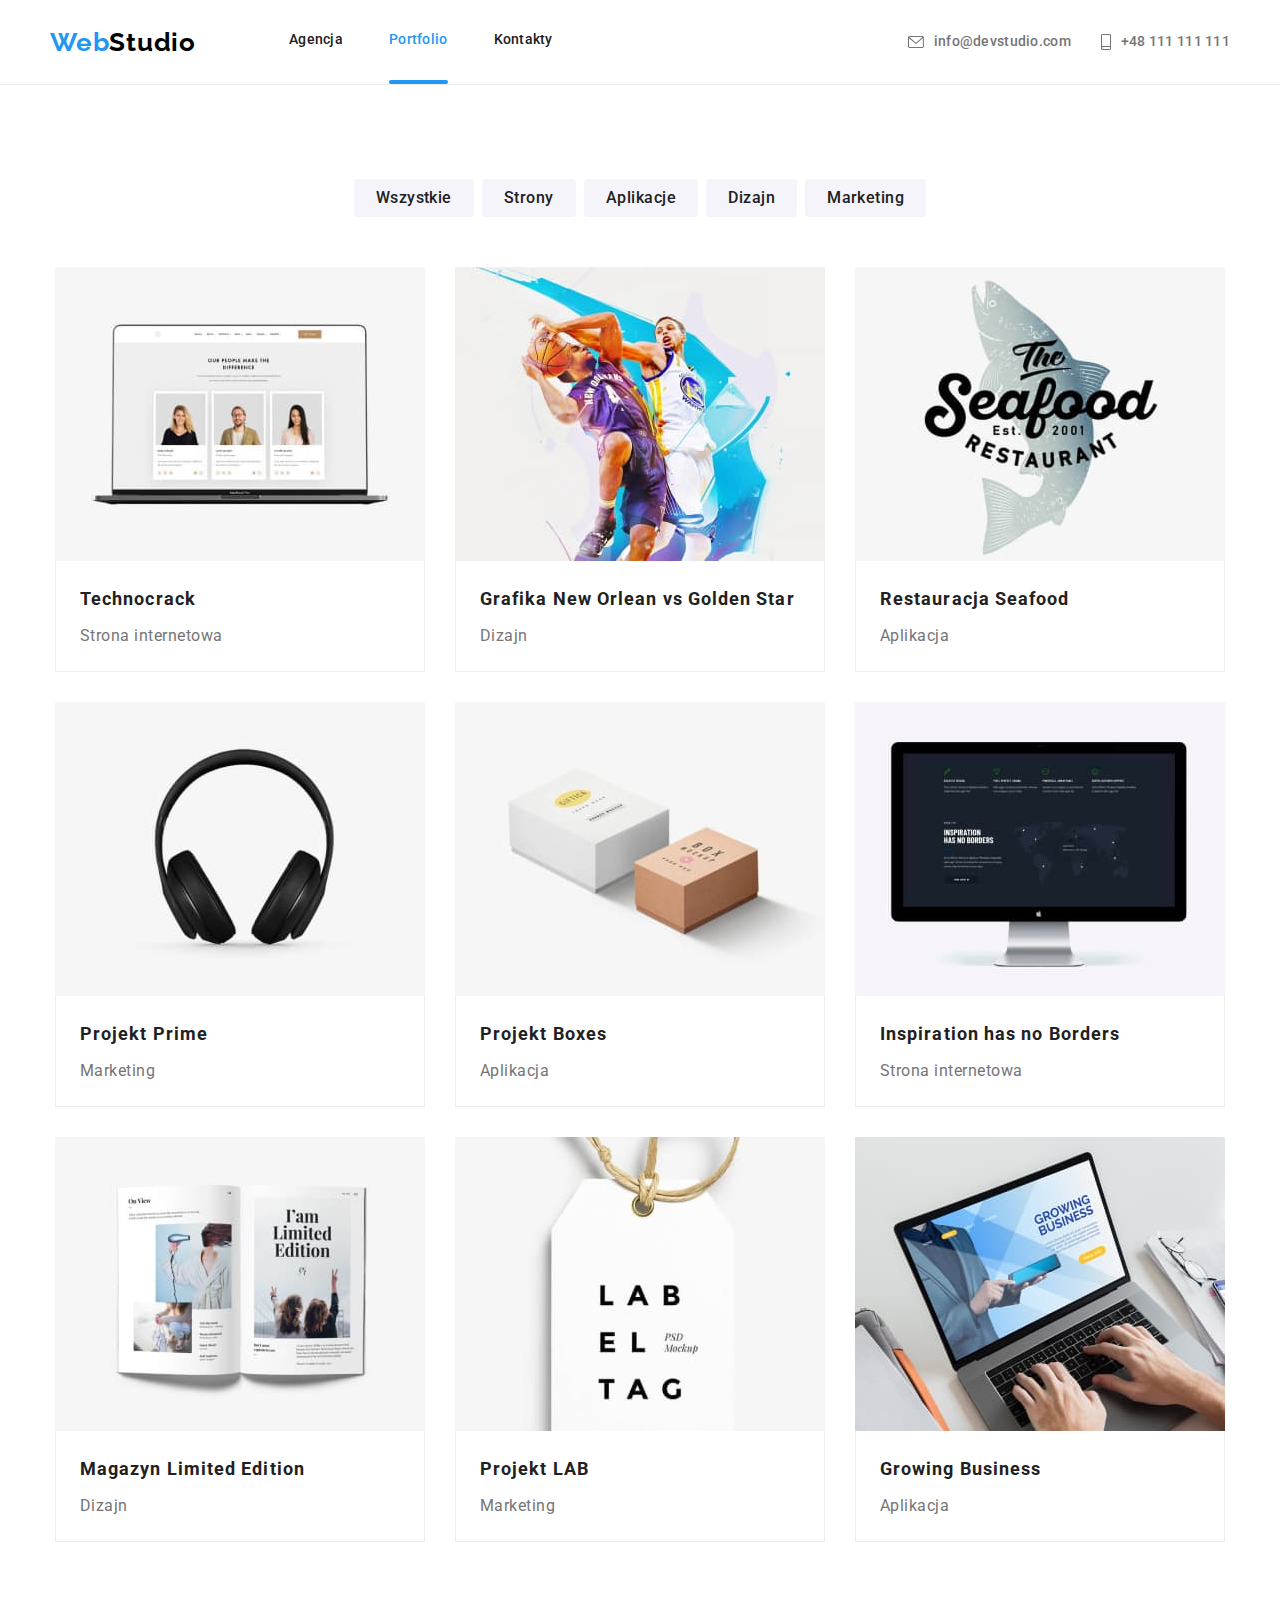
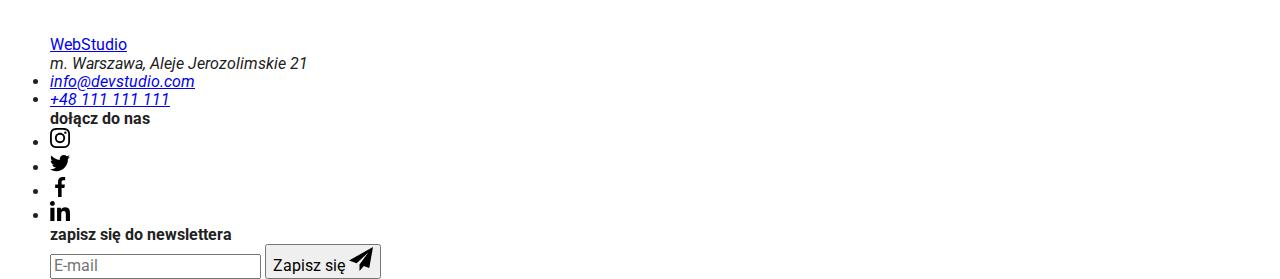
==== commit f34bd8e1: "BEM" ====
--- a/portfolio.html
+++ b/portfolio.html
@@ -54,160 +54,162 @@
     </header>
 
     <main>
-      <section class="section container">
-        <div class="portfolio-buttons">
-          <button class="portfolio-button" type="button">Wszystkie</button>
-          <button class="portfolio-button" type="button">Strony</button>
-          <button class="portfolio-button" type="button">Aplikacje</button>
-          <button class="portfolio-button" type="button">Dizajn</button>
-          <button class="portfolio-button" type="button">Marketing</button>
+      <section class="portfolio">
+        <div class="container">
+          <div class="portfolio__btn-box">
+            <button class="portfolio__btn" type="button">Wszystkie</button>
+            <button class="portfolio__btn" type="button">Strony</button>
+            <button class="portfolio__btn" type="button">Aplikacje</button>
+            <button class="portfolio__btn" type="button">Dizajn</button>
+            <button class="portfolio__btn" type="button">Marketing</button>
+          </div>
+          <ul class="portfolio__list">
+            <li class="portfolio__item">
+              <a class="portfolio__link" href="portfolio.html" rel="nofollow noopener noreferrer">
+                <div class="portfolio__hidden">
+                  <img src="./images/technocrack.jpg" alt="technocrack" width="370" height="294" />
+                  <p class="portfolio__text-overlay">
+                    Technocrack jest popularną platformą wykorzystywaną do rozpowszechniania
+                    koronawirusa. Firmy wykorzystują tę platformę do celów szpiegowskich i ataków na
+                    niezabezpieczone serwery konkurencji
+                  </p>
+                </div>
+                <div class="portfolio__description-box">
+                  <h4 class="portfolio__heaeding">Technocrack</h4>
+                  <p class="portfolio__paragraph">Strona internetowa</p>
+                </div>
+              </a>
+            </li>
+            <li class="portfolio__item">
+              <a class="portfolio__link" href="portfolio.html" rel="nofollow noopener noreferrer">
+                <div class="portfolio__hidden">
+                  <img src="./images/nba.jpg" alt="nba" width="370" height="294" />
+                  <p class="portfolio__text-overlay">
+                    Technocrack jest popularną platformą wykorzystywaną do rozpowszechniania
+                    koronawirusa. Firmy wykorzystują tę platformę do celów szpiegowskich i ataków na
+                    niezabezpieczone serwery konkurencji
+                  </p>
+                </div>
+                <div class="portfolio__description-box">
+                  <h4 class="portfolio__heaeding">Grafika New Orlean vs Golden Star</h4>
+                  <p class="portfolio__paragraph">Dizajn</p>
+                </div>
+              </a>
+            </li>
+            <li class="portfolio__item">
+              <a class="portfolio__link" href="portfolio.html" rel="nofollow noopener noreferrer">
+                <div class="portfolio__hidden">
+                  <img src="./images/seafood.jpg" alt="seafood" width="370" height="294" />
+                  <p class="portfolio__text-overlay">
+                    Technocrack jest popularną platformą wykorzystywaną do rozpowszechniania
+                    koronawirusa. Firmy wykorzystują tę platformę do celów szpiegowskich i ataków na
+                    niezabezpieczone serwery konkurencji
+                  </p>
+                </div>
+                <div class="portfolio__description-box">
+                  <h4 class="portfolio__heaeding">Restauracja Seafood</h4>
+                  <p class="portfolio__paragraph">Aplikacja</p>
+                </div>
+              </a>
+            </li>
+            <li class="portfolio__item">
+              <a class="portfolio__link" href="portfolio.html" rel="nofollow noopener noreferrer">
+                <div class="portfolio__hidden">
+                  <img src="./images/headphones.jpg" alt="headphones" width="370" height="294" />
+                  <p class="portfolio__text-overlay">
+                    Technocrack jest popularną platformą wykorzystywaną do rozpowszechniania
+                    koronawirusa. Firmy wykorzystują tę platformę do celów szpiegowskich i ataków na
+                    niezabezpieczone serwery konkurencji
+                  </p>
+                </div>
+                <div class="portfolio__description-box">
+                  <h4 class="portfolio__heaeding">Projekt Prime</h4>
+                  <p class="portfolio__paragraph">Marketing</p>
+                </div>
+              </a>
+            </li>
+            <li class="portfolio__item">
+              <a class="portfolio__link" href="portfolio.html" rel="nofollow noopener noreferrer">
+                <div class="portfolio__hidden">
+                  <img src="./images/boxes.jpg" alt="boxes" width="370" height="294" />
+                  <p class="portfolio__text-overlay">
+                    Technocrack jest popularną platformą wykorzystywaną do rozpowszechniania
+                    koronawirusa. Firmy wykorzystują tę platformę do celów szpiegowskich i ataków na
+                    niezabezpieczone serwery konkurencji
+                  </p>
+                </div>
+                <div class="portfolio__description-box">
+                  <h4 class="portfolio__heaeding">Projekt Boxes</h4>
+                  <p class="portfolio__paragraph">Aplikacja</p>
+                </div>
+              </a>
+            </li>
+            <li class="portfolio__item">
+              <a class="portfolio__link" href="portfolio.html" rel="nofollow noopener noreferrer">
+                <div class="portfolio__hidden">
+                  <img src="./images/monitor.jpg" alt="monitor" width="370" height="294" />
+                  <p class="portfolio__text-overlay">
+                    Technocrack jest popularną platformą wykorzystywaną do rozpowszechniania
+                    koronawirusa. Firmy wykorzystują tę platformę do celów szpiegowskich i ataków na
+                    niezabezpieczone serwery konkurencji
+                  </p>
+                </div>
+                <div class="portfolio__description-box">
+                  <h4 class="portfolio__heaeding">Inspiration has no Borders</h4>
+                  <p class="portfolio__paragraph">Strona internetowa</p>
+                </div>
+              </a>
+            </li>
+            <li class="portfolio__item">
+              <a class="portfolio__link" href="portfolio.html" rel="nofollow noopener noreferrer">
+                <div class="portfolio__hidden">
+                  <img src="./images/magazine.jpg" alt="magazine" width="370" height="294" />
+                  <p class="portfolio__text-overlay">
+                    Technocrack jest popularną platformą wykorzystywaną do rozpowszechniania
+                    koronawirusa. Firmy wykorzystują tę platformę do celów szpiegowskich i ataków na
+                    niezabezpieczone serwery konkurencji
+                  </p>
+                </div>
+                <div class="portfolio__description-box">
+                  <h4 class="portfolio__heaeding">Magazyn Limited Edition</h4>
+                  <p class="portfolio__paragraph">Dizajn</p>
+                </div>
+              </a>
+            </li>
+            <li class="portfolio__item">
+              <a class="portfolio__link" href="portfolio.html" rel="nofollow noopener noreferrer">
+                <div class="portfolio__hidden">
+                  <img src="./images/lab.jpg" alt="lab" width="370" height="294" />
+                  <p class="portfolio__text-overlay">
+                    Technocrack jest popularną platformą wykorzystywaną do rozpowszechniania
+                    koronawirusa. Firmy wykorzystują tę platformę do celów szpiegowskich i ataków na
+                    niezabezpieczone serwery konkurencji
+                  </p>
+                </div>
+                <div class="portfolio__description-box">
+                  <h4 class="portfolio__heaeding">Projekt LAB</h4>
+                  <p class="portfolio__paragraph">Marketing</p>
+                </div>
+              </a>
+            </li>
+            <li class="portfolio__item">
+              <a class="portfolio__link" href="portfolio.html" rel="nofollow noopener noreferrer">
+                <div class="portfolio__hidden">
+                  <img src="./images/laptop.jpg" alt="laptop" width="370" height="294" />
+                  <p class="portfolio__text-overlay">
+                    Technocrack jest popularną platformą wykorzystywaną do rozpowszechniania
+                    koronawirusa. Firmy wykorzystują tę platformę do celów szpiegowskich i ataków na
+                    niezabezpieczone serwery konkurencji
+                  </p>
+                </div>
+                <div class="portfolio__description-box">
+                  <h4 class="portfolio__heaeding">Growing Business</h4>
+                  <p class="portfolio__paragraph">Aplikacja</p>
+                </div>
+              </a>
+            </li>
+          </ul>
         </div>
-        <ul class="products-box">
-          <li class="product-card">
-            <a class="product-card-link" href="portfolio.html" rel="nofollow noopener noreferrer">
-              <div class="portfolio-hidden">
-                <img src="./images/technocrack.jpg" alt="technocrack" width="370" height="294" />
-                <p class="paragraph-overlay">
-                  Technocrack jest popularną platformą wykorzystywaną do rozpowszechniania
-                  koronawirusa. Firmy wykorzystują tę platformę do celów szpiegowskich i ataków na
-                  niezabezpieczone serwery konkurencji
-                </p>
-              </div>
-              <div class="cards-border">
-                <h4 class="image-caption">Technocrack</h4>
-                <p class="image-paragraph">Strona internetowa</p>
-              </div>
-            </a>
-          </li>
-          <li class="product-card">
-            <a class="product-card-link" href="portfolio.html" rel="nofollow noopener noreferrer">
-              <div class="portfolio-hidden">
-                <img src="./images/nba.jpg" alt="nba" width="370" height="294" />
-                <p class="paragraph-overlay">
-                  Technocrack jest popularną platformą wykorzystywaną do rozpowszechniania
-                  koronawirusa. Firmy wykorzystują tę platformę do celów szpiegowskich i ataków na
-                  niezabezpieczone serwery konkurencji
-                </p>
-              </div>
-              <div class="cards-border">
-                <h4 class="image-caption">Grafika New Orlean vs Golden Star</h4>
-                <p class="image-paragraph">Dizajn</p>
-              </div>
-            </a>
-          </li>
-          <li class="product-card">
-            <a class="product-card-link" href="portfolio.html" rel="nofollow noopener noreferrer">
-              <div class="portfolio-hidden">
-                <img src="./images/seafood.jpg" alt="seafood" width="370" height="294" />
-                <p class="paragraph-overlay">
-                  Technocrack jest popularną platformą wykorzystywaną do rozpowszechniania
-                  koronawirusa. Firmy wykorzystują tę platformę do celów szpiegowskich i ataków na
-                  niezabezpieczone serwery konkurencji
-                </p>
-              </div>
-              <div class="cards-border">
-                <h4 class="image-caption">Restauracja Seafood</h4>
-                <p class="image-paragraph">Aplikacja</p>
-              </div>
-            </a>
-          </li>
-          <li class="product-card">
-            <a class="product-card-link" href="portfolio.html" rel="nofollow noopener noreferrer">
-              <div class="portfolio-hidden">
-                <img src="./images/headphones.jpg" alt="headphones" width="370" height="294" />
-                <p class="paragraph-overlay">
-                  Technocrack jest popularną platformą wykorzystywaną do rozpowszechniania
-                  koronawirusa. Firmy wykorzystują tę platformę do celów szpiegowskich i ataków na
-                  niezabezpieczone serwery konkurencji
-                </p>
-              </div>
-              <div class="cards-border">
-                <h4 class="image-caption">Projekt Prime</h4>
-                <p class="image-paragraph">Marketing</p>
-              </div>
-            </a>
-          </li>
-          <li class="product-card">
-            <a class="product-card-link" href="portfolio.html" rel="nofollow noopener noreferrer">
-              <div class="portfolio-hidden">
-                <img src="./images/boxes.jpg" alt="boxes" width="370" height="294" />
-                <p class="paragraph-overlay">
-                  Technocrack jest popularną platformą wykorzystywaną do rozpowszechniania
-                  koronawirusa. Firmy wykorzystują tę platformę do celów szpiegowskich i ataków na
-                  niezabezpieczone serwery konkurencji
-                </p>
-              </div>
-              <div class="cards-border">
-                <h4 class="image-caption">Projekt Boxes</h4>
-                <p class="image-paragraph">Aplikacja</p>
-              </div>
-            </a>
-          </li>
-          <li class="product-card">
-            <a class="product-card-link" href="portfolio.html" rel="nofollow noopener noreferrer">
-              <div class="portfolio-hidden">
-                <img src="./images/monitor.jpg" alt="monitor" width="370" height="294" />
-                <p class="paragraph-overlay">
-                  Technocrack jest popularną platformą wykorzystywaną do rozpowszechniania
-                  koronawirusa. Firmy wykorzystują tę platformę do celów szpiegowskich i ataków na
-                  niezabezpieczone serwery konkurencji
-                </p>
-              </div>
-              <div class="cards-border">
-                <h4 class="image-caption">Inspiration has no Borders</h4>
-                <p class="image-paragraph">Strona internetowa</p>
-              </div>
-            </a>
-          </li>
-          <li class="product-card">
-            <a class="product-card-link" href="portfolio.html" rel="nofollow noopener noreferrer">
-              <div class="portfolio-hidden">
-                <img src="./images/magazine.jpg" alt="magazine" width="370" height="294" />
-                <p class="paragraph-overlay">
-                  Technocrack jest popularną platformą wykorzystywaną do rozpowszechniania
-                  koronawirusa. Firmy wykorzystują tę platformę do celów szpiegowskich i ataków na
-                  niezabezpieczone serwery konkurencji
-                </p>
-              </div>
-              <div class="cards-border">
-                <h4 class="image-caption">Magazyn Limited Edition</h4>
-                <p class="image-paragraph">Dizajn</p>
-              </div>
-            </a>
-          </li>
-          <li class="product-card">
-            <a class="product-card-link" href="portfolio.html" rel="nofollow noopener noreferrer">
-              <div class="portfolio-hidden">
-                <img src="./images/lab.jpg" alt="lab" width="370" height="294" />
-                <p class="paragraph-overlay">
-                  Technocrack jest popularną platformą wykorzystywaną do rozpowszechniania
-                  koronawirusa. Firmy wykorzystują tę platformę do celów szpiegowskich i ataków na
-                  niezabezpieczone serwery konkurencji
-                </p>
-              </div>
-              <div class="cards-border">
-                <h4 class="image-caption">Projekt LAB</h4>
-                <p class="image-paragraph">Marketing</p>
-              </div>
-            </a>
-          </li>
-          <li class="product-card">
-            <a class="product-card-link" href="portfolio.html" rel="nofollow noopener noreferrer">
-              <div class="portfolio-hidden">
-                <img src="./images/laptop.jpg" alt="laptop" width="370" height="294" />
-                <p class="paragraph-overlay">
-                  Technocrack jest popularną platformą wykorzystywaną do rozpowszechniania
-                  koronawirusa. Firmy wykorzystują tę platformę do celów szpiegowskich i ataków na
-                  niezabezpieczone serwery konkurencji
-                </p>
-              </div>
-              <div class="cards-border">
-                <h4 class="image-caption">Growing Business</h4>
-                <p class="image-paragraph">Aplikacja</p>
-              </div>
-            </a>
-          </li>
-        </ul>
       </section>
     </main>
 
--- a/css/styles.css
+++ b/css/styles.css
@@ -502,7 +502,16 @@
 .header--border {
   border-bottom: 1px solid var(--backgroundBorderBottom);
 }
-.portfolio-button {
+.portfolio {
+  padding: 94px 0;
+}
+.portfolio__btn-box {
+  display: flex;
+  justify-content: center;
+  gap: 8px;
+  margin-bottom: 50px;
+}
+.portfolio__btn {
   background-color: var(--portfolioButton);
   border-radius: 4px;
   border-style: none;
@@ -518,64 +527,37 @@
     background-color 250ms cubic-bezier(0.4, 0, 0.2, 1),
     box-shadow 250ms cubic-bezier(0.4, 0, 0.2, 1);
 }
-.portfolio-button:hover,
-.portfolio-button:focus {
+.portfolio__btn:hover,
+.portfolio__btn:focus {
   box-shadow: 0px 3px 1px rgba(0, 0, 0, 0.1), 0px 1px 2px rgba(0, 0, 0, 0.08),
     0px 2px 2px rgba(0, 0, 0, 0.12);
   background-color: var(--selectionColor);
   color: var(--colorWhite);
 }
-.image-caption {
-  font-weight: 700;
-  font-size: 18px;
-  line-height: 2;
-  letter-spacing: 0.06em;
-  color: var(--socialsColor);
-  margin-bottom: 4px;
-}
-.image-paragraph {
-  font-weight: 400;
-  font-size: 16px;
-  line-height: 1.88;
-  letter-spacing: 0.03em;
-  color: var(--fontColorSecondary);
-}
-.portfolio-buttons {
-  display: flex;
-  justify-content: center;
-  gap: 8px;
-  margin-bottom: 50px;
-}
-.products-box {
+.portfolio__list {
   list-style: none;
   display: flex;
   gap: 30px;
   flex-wrap: wrap;
   justify-content: center;
 }
-.product-card {
+.portfolio__item {
   background: var(--colorWhite);
   transition: box-shadow 250ms cubic-bezier(0.4, 0, 0.2, 1);
 }
-.product-card:hover,
-.product-card:focus {
+.portfolio__item:hover,
+.portfolio__item:focus {
   box-shadow: 0px 1px 1px rgba(0, 0, 0, 0.12), 0px 4px 4px rgba(0, 0, 0, 0.06),
     1px 4px 6px rgba(0, 0, 0, 0.16);
 }
-.product-card-link {
+.portfolio__link {
   text-decoration: none;
 }
-.cards-border {
-  padding: 20px 24px;
-  border-left: 1px solid var(--backgroundProductCard);
-  border-right: 1px solid var(--backgroundProductCard);
-  border-bottom: 1px solid var(--backgroundProductCard);
-}
-.portfolio-hidden {
+.portfolio__hidden {
   position: relative;
   overflow: hidden;
 }
-.paragraph-overlay {
+.portfolio__text-overlay {
   position: absolute;
   top: 0;
   width: 100%;
@@ -590,9 +572,30 @@
   transform: translateY(100%);
   transition: transform 250ms cubic-bezier(0.4, 0, 0.2, 1);
 }
-.product-card-link:hover .paragraph-overlay,
-.product-card-link:focus .paragraph-overlay {
+.portfolio__link:hover .portfolio__text-overlay,
+.portfolio__link:focus .portfolio__text-overlay {
   transform: translatey(0);
+}
+.portfolio__description-box {
+  padding: 20px 24px;
+  border-left: 1px solid var(--backgroundProductCard);
+  border-right: 1px solid var(--backgroundProductCard);
+  border-bottom: 1px solid var(--backgroundProductCard);
+}
+.portfolio__heaeding {
+  font-weight: 700;
+  font-size: 18px;
+  line-height: 2;
+  letter-spacing: 0.06em;
+  color: var(--socialsColor);
+  margin-bottom: 4px;
+}
+.portfolio__paragraph {
+  font-weight: 400;
+  font-size: 16px;
+  line-height: 1.88;
+  letter-spacing: 0.03em;
+  color: var(--fontColorSecondary);
 }
 
 .backdrop {
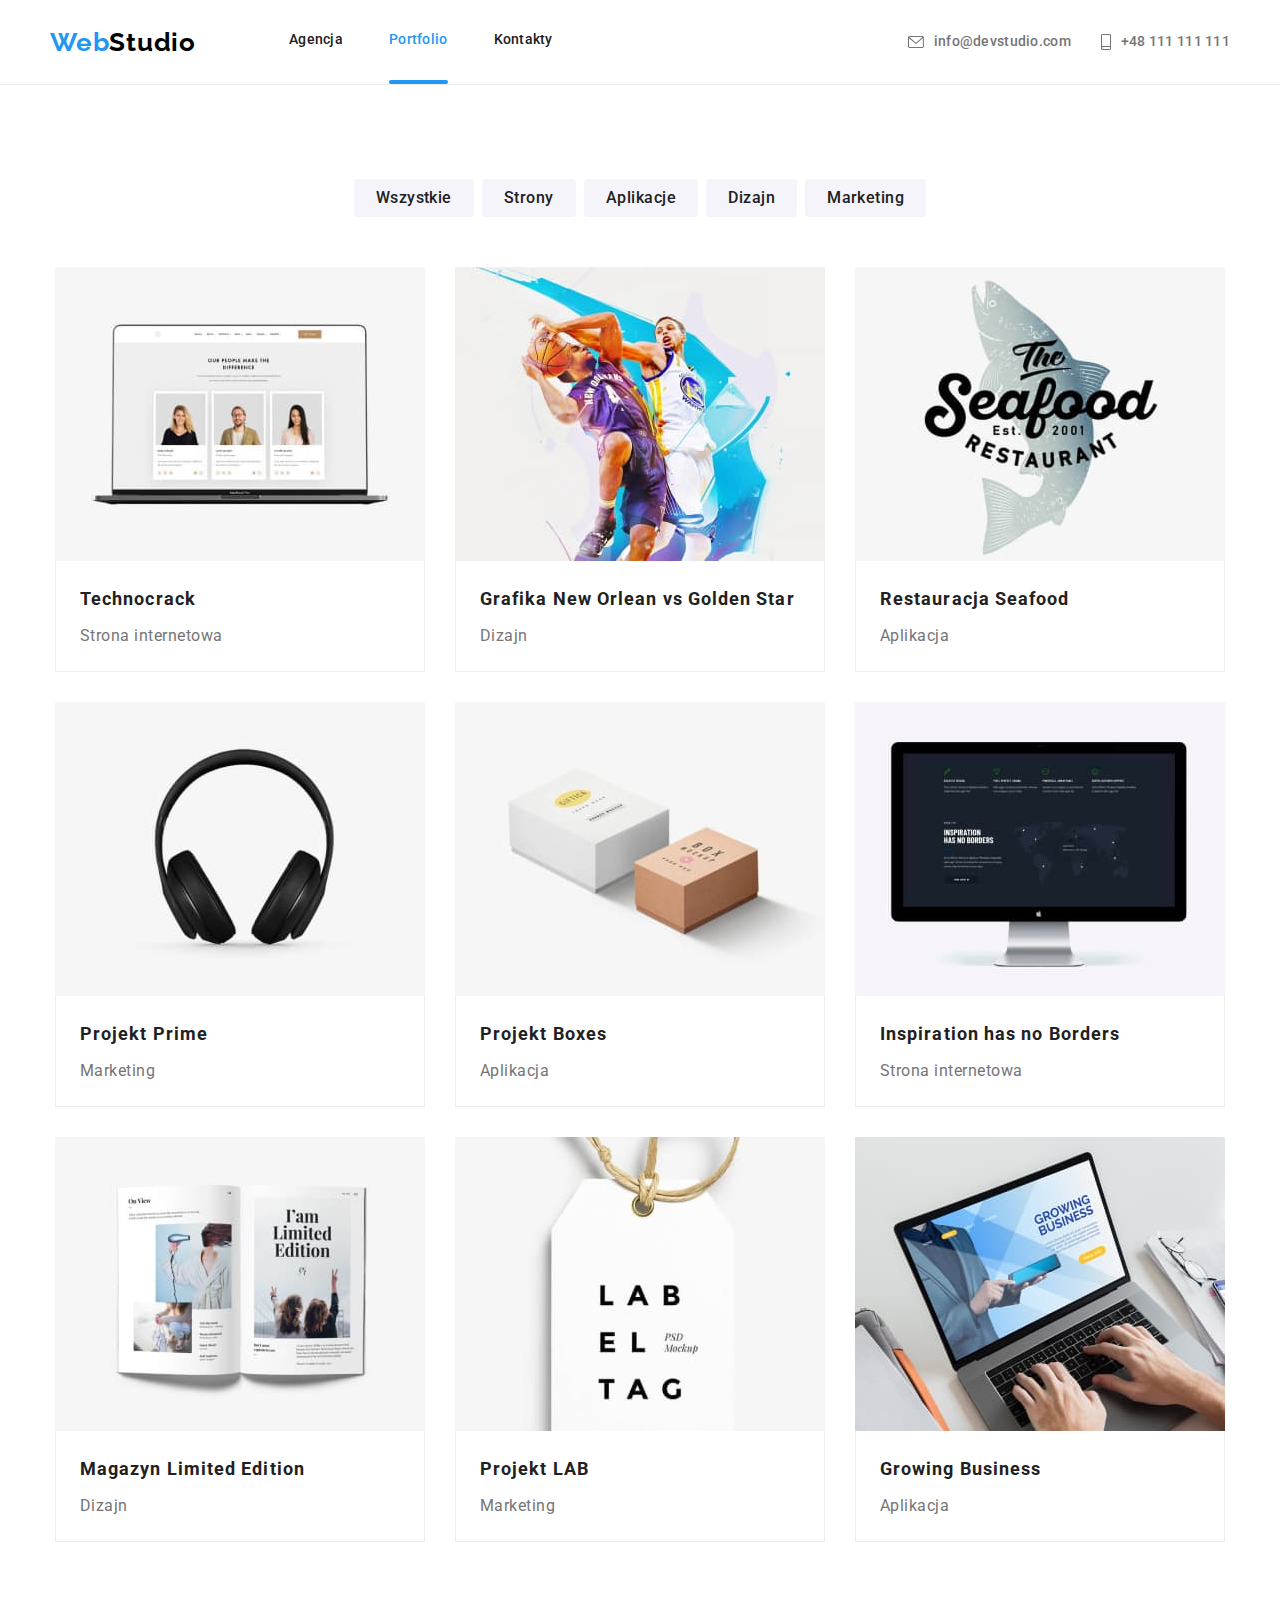
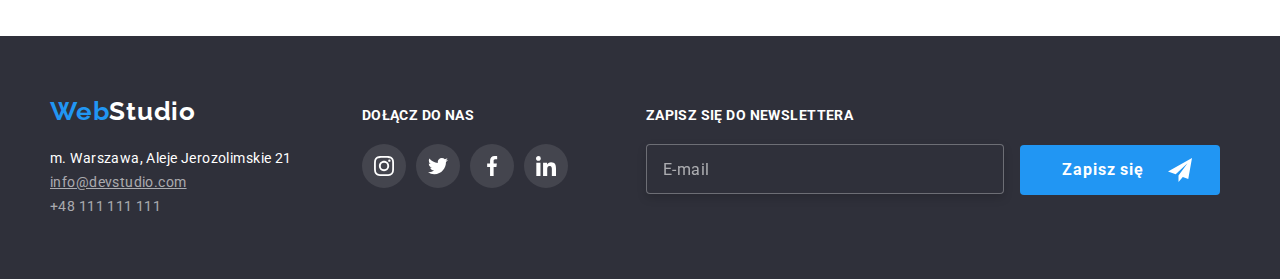
==== commit f897270b: "BEM" ====
--- a/portfolio.html
+++ b/portfolio.html
@@ -213,30 +213,35 @@
       </section>
     </main>
 
-    <footer class="footer-background">
-      <div class="container footer-flex">
+    <footer class="footer">
+      <div class="container footer__container">
         <div>
-          <a class="web-studio" href="./index.html"
-            ><span class="blue-text">Web</span><span class="white-text">Studio</span>
+          <a class="footer__link-logo" href="./index.html"
+            ><span class="footer__logo-blue">Web</span
+            ><span class="footer__logo-white">Studio</span>
           </a>
-          <address class="address-box">
-            <span class="address-text">m. Warszawa, Aleje Jerozolimskie 21</span>
-            <ul class="contact-list-footer">
-              <li>
-                <a class="contact-link-footer underline" href="mailto:info@devstudio.com"
+          <address class="footer__address">
+            <span class="footer__address-text">m. Warszawa, Aleje Jerozolimskie 21</span>
+            <ul class="footer__address-list">
+              <li class="footer__address-item">
+                <a
+                  class="footer__address-link footer__address-link--underline"
+                  href="mailto:info@devstudio.com"
                   >info@devstudio.com</a
                 >
               </li>
-              <li><a class="contact-link-footer" href="tel:+48111111111">+48 111 111 111</a></li>
+              <li class="footer__address-item">
+                <a class="footer__address-link" href="tel:+48111111111">+48 111 111 111</a>
+              </li>
             </ul>
           </address>
         </div>
-        <div class="footer-social">
-          <h4 class="footer-elements-heading">dołącz do nas</h4>
-          <ul class="icon-social-list no-margin">
-            <li>
+        <div class="footer__social">
+          <h4 class="footer__social-heading">dołącz do nas</h4>
+          <ul class="footer__social-list">
+            <li class="footer__social-item">
               <a
-                class="icon-social-link footer-icon"
+                class="footer__social-link"
                 href="https://www.instagram.com/"
                 target="_blank"
                 rel="nofollow noopener noreferrer"
@@ -246,9 +251,9 @@
                 </svg>
               </a>
             </li>
-            <li>
+            <li class="footer__social-item">
               <a
-                class="icon-social-link footer-icon"
+                class="footer__social-link"
                 href="https://www.twitter.com/"
                 target="_blank"
                 rel="nofollow noopener noreferrer"
@@ -258,9 +263,9 @@
                 </svg>
               </a>
             </li>
-            <li>
+            <li class="footer__social-item">
               <a
-                class="icon-social-link footer-icon"
+                class="footer__social-link"
                 href="https://www.facebook.com/"
                 target="_blank"
                 rel="nofollow noopener noreferrer"
@@ -270,9 +275,9 @@
                 </svg>
               </a>
             </li>
-            <li>
+            <li class="footer__social-item">
               <a
-                class="icon-social-link footer-icon"
+                class="footer__social-link"
                 href="https://www.linkedin.com/"
                 target="_blank"
                 rel="nofollow noopener noreferrer"
@@ -285,14 +290,20 @@
           </ul>
         </div>
         <div>
-          <h4 class="footer-elements-heading">zapisz się do newslettera</h4>
+          <h4 class="footer__form-heading">zapisz się do newslettera</h4>
           <form name="footer-form" autocomplete="off">
-            <label class="footer-label">
-              <input class="footer-input" type="email" name="email" placeholder="E-mail" required />
+            <label class="footer__label">
+              <input
+                class="footer__input"
+                type="email"
+                name="email"
+                placeholder="E-mail"
+                required
+              />
             </label>
-            <button class="form-button" type="submit">
+            <button class="footer__btn" type="submit">
               Zapisz się
-              <svg class="footer-input-icon" width="24" height="24">
+              <svg class="footer__input-icon" width="24" height="24">
                 <use href="./images/icons.svg#icon-icon-send"></use>
               </svg>
             </button>
--- a/css/styles.css
+++ b/css/styles.css
@@ -597,7 +597,9 @@
   letter-spacing: 0.03em;
   color: var(--fontColorSecondary);
 }
-
+.footer__address-link--underline {
+  text-decoration: underline;
+}
 .backdrop {
   position: fixed;
   left: 0px;
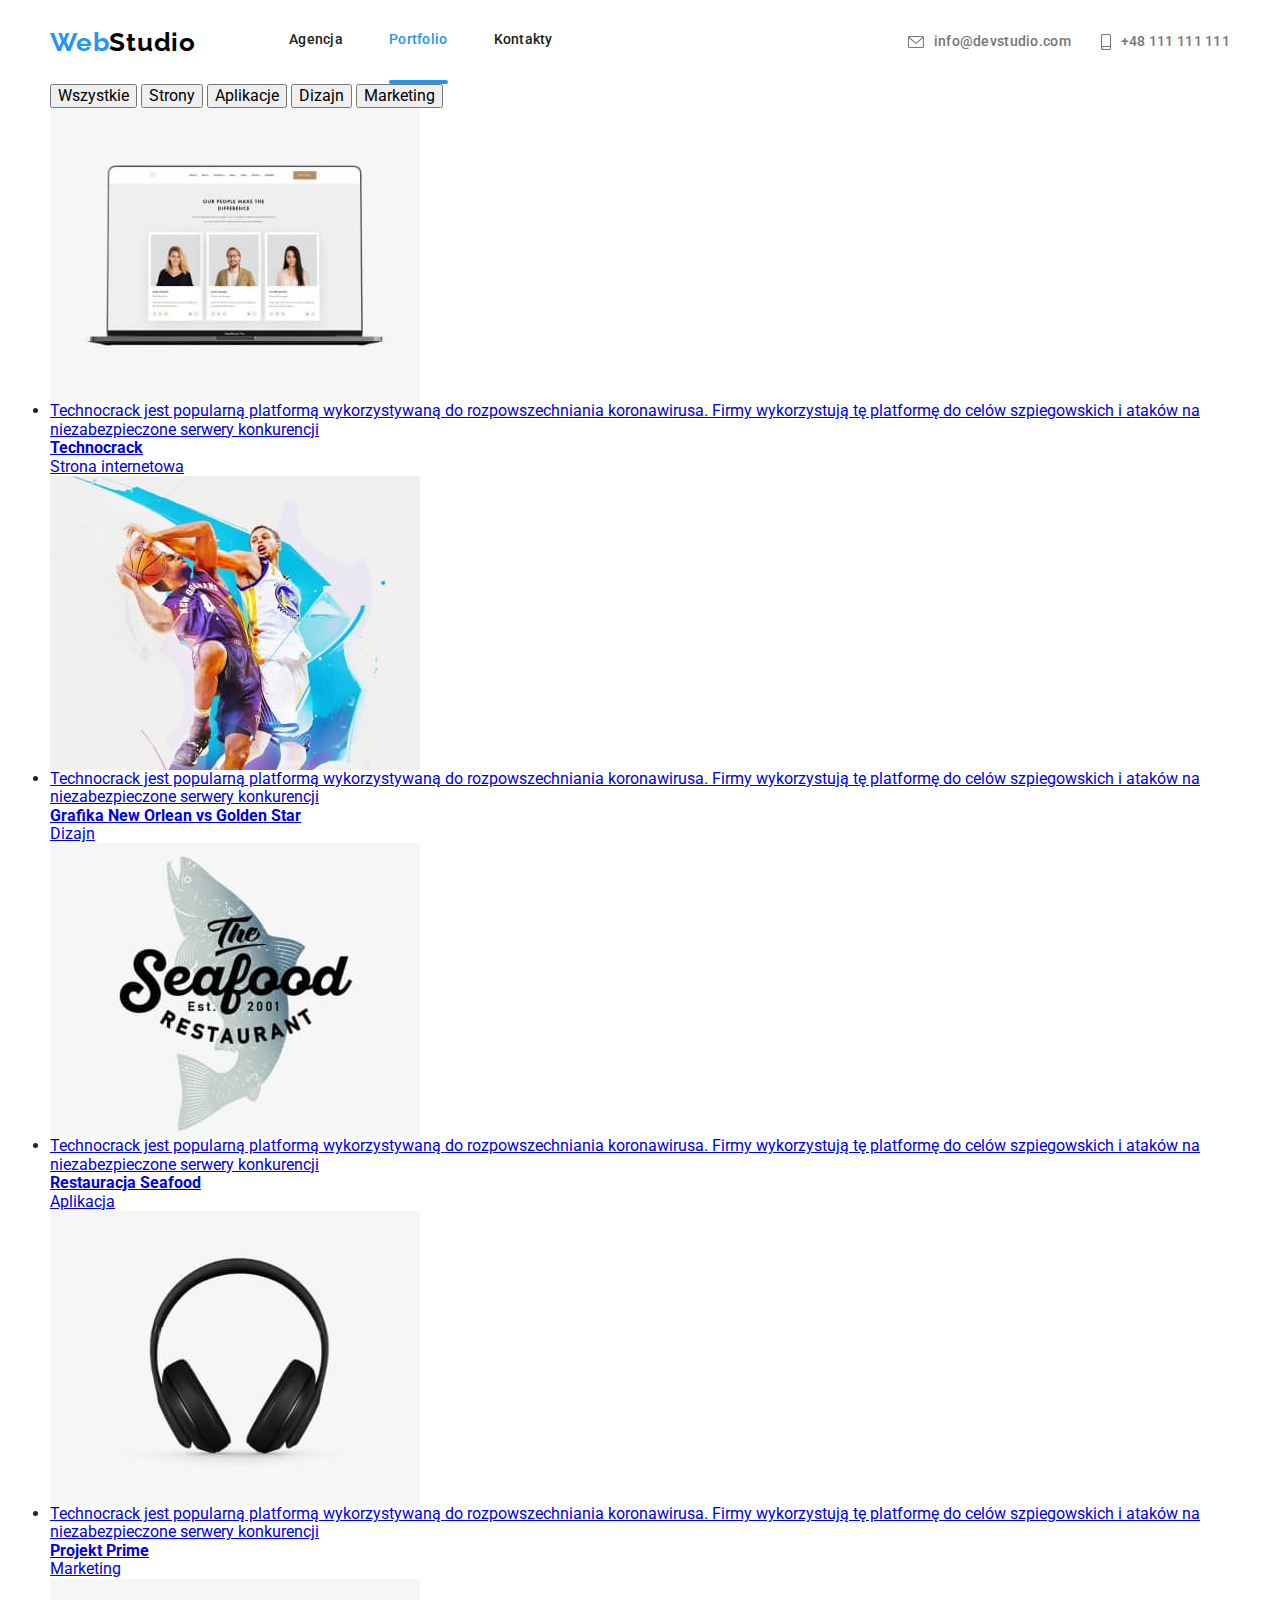
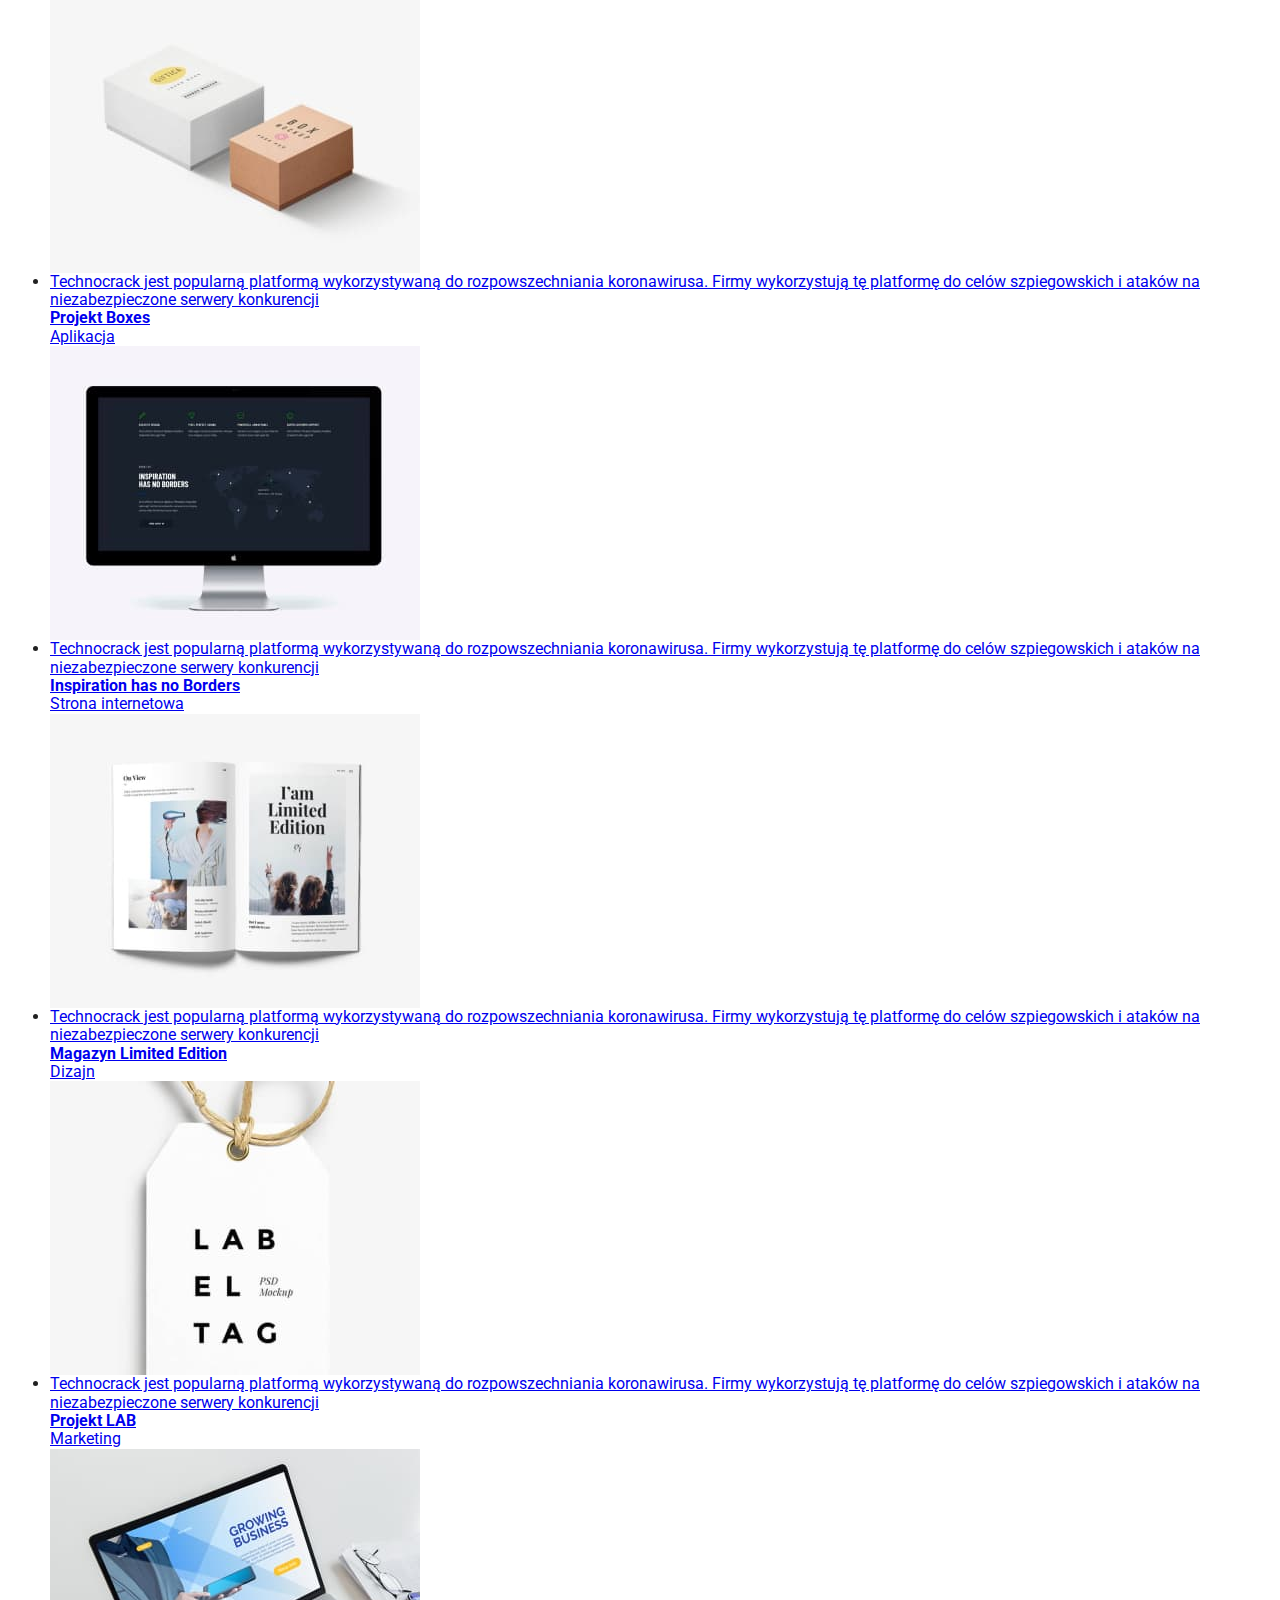
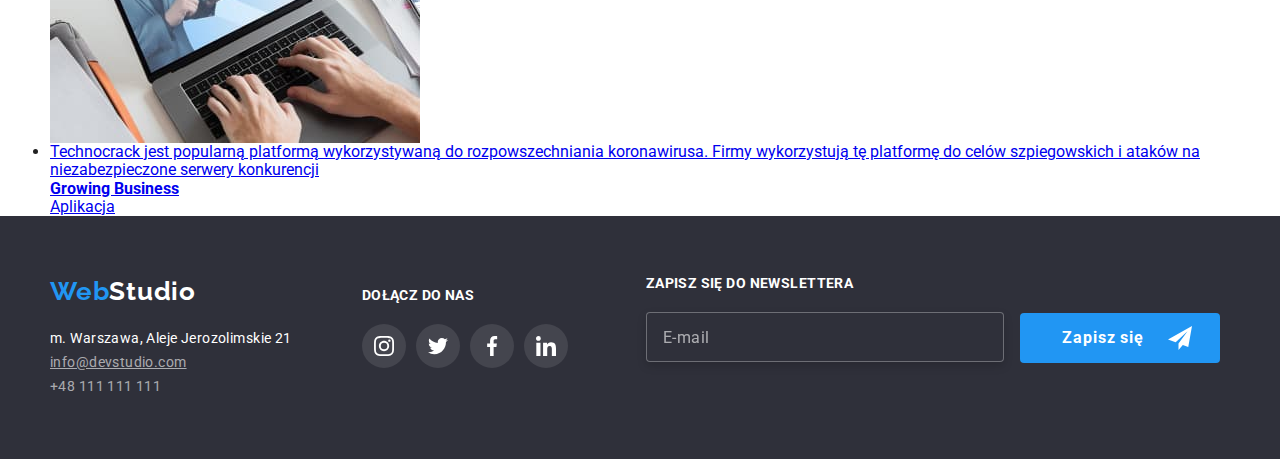
==== commit ba56831c: "sass" ====
--- a/portfolio.html
+++ b/portfolio.html
@@ -8,7 +8,7 @@
       rel="stylesheet"
       href="https://cdnjs.cloudflare.com/ajax/libs/modern-normalize/1.1.0/modern-normalize.css"
     />
-    <link rel="stylesheet" href="./css/styles.css" />
+    <link rel="stylesheet" href="./css/main.min.css" />
     <link
       href="https://fonts.googleapis.com/css2?family=Raleway:wght@700&family=Roboto:wght@400;500;700;900&display=swap"
       rel="stylesheet"
--- a/css/main.min.css
+++ b/css/main.min.css
@@ -0,0 +1 @@
+.header__container{display:-webkit-box;display:-ms-flexbox;display:flex;-webkit-box-align:center;-ms-flex-align:center;align-items:center}.header__link-logo{font-family:"Raleway",sans-serif;font-size:26px;font-weight:700;line-height:1.19;letter-spacing:.03em;text-decoration:none;display:block;margin-right:93px}.header__logo-blue{color:#2196f3}.header__logo-black{color:#000}.nav__list{gap:46px;display:-webkit-box;display:-ms-flexbox;display:flex;list-style:none}.nav__list .nav__link{display:block;font-size:14px;font-weight:500;line-height:1.14;letter-spacing:.02em;text-decoration:none;color:#212121;padding:32px 0;-webkit-transition:color 250ms cubic-bezier(0.4, 0, 0.2, 1);transition:color 250ms cubic-bezier(0.4, 0, 0.2, 1)}.nav__list .nav__link:hover,.nav__list .nav__link:focus{color:#2196f3}.nav__list .nav__link--current{color:#2196f3}.nav__link--current::after{content:"";display:block;position:relative;top:32px;height:4px;background:#2196f3;border-radius:2px}.header__list{display:-webkit-box;display:-ms-flexbox;display:flex;-webkit-box-align:center;-ms-flex-align:center;align-items:center;gap:30px;margin-left:auto;list-style:none}.header__list .header__link{display:-webkit-box;display:-ms-flexbox;display:flex;-webkit-box-align:center;-ms-flex-align:center;align-items:center;font-size:14px;font-weight:500;line-height:1.14;letter-spacing:.02em;text-decoration:none;color:#757575;fill:#757575;-webkit-transition:color 250ms cubic-bezier(0.4, 0, 0.2, 1),fill 250ms cubic-bezier(0.4, 0, 0.2, 1);transition:color 250ms cubic-bezier(0.4, 0, 0.2, 1),fill 250ms cubic-bezier(0.4, 0, 0.2, 1)}.header__list .header__link:hover,.header__list .header__link:focus{color:#2196f3;fill:#2196f3}.header__icon{margin-right:10px}.hero{padding:200px 0;color:#fff;background-color:#2f303a;background-image:-webkit-gradient(linear, left top, right top, from(rgba(47, 48, 58, 0.4)), to(rgba(47, 48, 58, 0.4))),url(../images/headerphoto.jpg);background-image:linear-gradient(to right, rgba(47, 48, 58, 0.4), rgba(47, 48, 58, 0.4)),url(../images/headerphoto.jpg);background-repeat:no-repeat;background-position:center}.hero__heading{margin-bottom:30px;font-size:44px;font-weight:900;line-height:1.36;text-align:center;letter-spacing:.06em;text-transform:uppercase}.hero__btn{cursor:pointer;font-weight:700;font-size:16px;line-height:1.88;letter-spacing:.06em;border-radius:4px;border-style:none;display:block;margin:0 auto;width:200px;height:50px;color:#fff;background-color:#2196f3;-webkit-transition:color 250ms cubic-bezier(0.4, 0, 0.2, 1),background-color 250ms cubic-bezier(0.4, 0, 0.2, 1),-webkit-box-shadow 250ms cubic-bezier(0.4, 0, 0.2, 1);transition:color 250ms cubic-bezier(0.4, 0, 0.2, 1),background-color 250ms cubic-bezier(0.4, 0, 0.2, 1),-webkit-box-shadow 250ms cubic-bezier(0.4, 0, 0.2, 1);transition:color 250ms cubic-bezier(0.4, 0, 0.2, 1),background-color 250ms cubic-bezier(0.4, 0, 0.2, 1),box-shadow 250ms cubic-bezier(0.4, 0, 0.2, 1);transition:color 250ms cubic-bezier(0.4, 0, 0.2, 1),background-color 250ms cubic-bezier(0.4, 0, 0.2, 1),box-shadow 250ms cubic-bezier(0.4, 0, 0.2, 1),-webkit-box-shadow 250ms cubic-bezier(0.4, 0, 0.2, 1)}.hero__btn:hover,.hero__btn:focus{color:#000;background-color:#f5f4fa;-webkit-box-shadow:0px 4px 4px rgba(0,0,0,.15);box-shadow:0px 4px 4px rgba(0,0,0,.15)}.features{padding:94px 0px}.features__svg__block__list{display:-webkit-box;display:-ms-flexbox;display:flex;-webkit-box-align:center;-ms-flex-align:center;align-items:center;list-style:none;gap:30px;margin-bottom:30px}.features__svg__block__item{display:-webkit-box;display:-ms-flexbox;display:flex;-webkit-box-align:center;-ms-flex-align:center;align-items:center;width:270px;height:120px;-webkit-box-pack:center;-ms-flex-pack:center;justify-content:center;background-color:#f5f4fa;border-radius:4px}.features__list{display:-webkit-box;display:-ms-flexbox;display:flex;-webkit-box-align:center;-ms-flex-align:center;align-items:center;list-style:none;gap:30px}.features__title{display:block;font-weight:700;font-size:14px;line-height:1.14;letter-spacing:.03em;text-transform:uppercase;color:#212121;margin:0 0 10px 0}.features__text{display:block;font-size:14px;line-height:1.71;letter-spacing:.03em;color:#757575}.work{padding:94px 0px}.work--no-padding{padding-top:0}.work__heading{font-weight:700;font-size:36px;line-height:1.67;text-align:center;letter-spacing:.03em;color:#212121;margin:0 0 50px 0}.work__list{display:-webkit-box;display:-ms-flexbox;display:flex;-webkit-box-align:center;-ms-flex-align:center;align-items:center;list-style:none;gap:30px;-webkit-box-pack:center;-ms-flex-pack:center;justify-content:center}.work__title{display:-webkit-box;display:-ms-flexbox;display:flex;-webkit-box-align:center;-ms-flex-align:center;align-items:center;position:relative;-webkit-box-pack:center;-ms-flex-pack:center;justify-content:center;height:70px;bottom:70px;text-transform:uppercase;font-weight:700;font-size:14px;line-height:1.14;letter-spacing:.03em;color:#fff;background-color:rgba(47,48,58,.8)}.work__link{display:block;height:294px;text-decoration:none}.team{padding:94px 0px}.team--grey-background{background-color:#f5f4fa}.team__heading{font-weight:700;font-size:36px;line-height:1.67;text-align:center;letter-spacing:.03em;color:#212121;margin:0 0 50px 0}.team__list{display:-webkit-box;display:-ms-flexbox;display:flex;-webkit-box-align:center;-ms-flex-align:center;align-items:center;list-style:none;-webkit-box-pack:center;-ms-flex-pack:center;justify-content:center;gap:30px}.team__item{background-color:#fff;-webkit-box-shadow:0px 1px 3px rgba(0,0,0,.12),0px 1px 1px rgba(0,0,0,.14),0px 2px 1px rgba(0,0,0,.2);box-shadow:0px 1px 3px rgba(0,0,0,.12),0px 1px 1px rgba(0,0,0,.14),0px 2px 1px rgba(0,0,0,.2);border-radius:0px 0px 4px 4px;text-align:center}.team__title{font-weight:500;font-size:16px;line-height:1.19;letter-spacing:.03em;color:#212121;margin:30px 0 10px 0}.team__text{font-size:16px;line-height:1.19;letter-spacing:.03em;color:#757575;margin:0 0 16px 0}.team__icon-list{display:-webkit-box;display:-ms-flexbox;display:flex;-webkit-box-align:center;-ms-flex-align:center;align-items:center;list-style:none;gap:10px;-webkit-box-pack:center;-ms-flex-pack:center;justify-content:center;margin-bottom:30px}.team__icon-link,.footer__social-link{display:-webkit-box;display:-ms-flexbox;display:flex;-webkit-box-align:center;-ms-flex-align:center;align-items:center;-webkit-box-pack:center;-ms-flex-pack:center;justify-content:center;width:44px;height:44px;border-radius:50%;fill:#afb1b8;-webkit-transition:background-color 250ms cubic-bezier(0.4, 0, 0.2, 1),fill 250ms cubic-bezier(0.4, 0, 0.2, 1),border-radius 250ms cubic-bezier(0.4, 0, 0.2, 1);transition:background-color 250ms cubic-bezier(0.4, 0, 0.2, 1),fill 250ms cubic-bezier(0.4, 0, 0.2, 1),border-radius 250ms cubic-bezier(0.4, 0, 0.2, 1)}.team__icon-link:hover,.footer__social-link:hover,.team__icon-link:focus,.footer__social-link:focus{background-color:#2196f3;fill:#fff;border-radius:50%}.clients{padding:94px 0px}.clients__heading{font-weight:700;font-size:36px;line-height:1.67;text-align:center;letter-spacing:.03em;color:#212121;margin:0 0 50px 0}.clients__list{display:-webkit-box;display:-ms-flexbox;display:flex;-webkit-box-align:center;-ms-flex-align:center;align-items:center;list-style:none;gap:30px;-webkit-box-pack:center;-ms-flex-pack:center;justify-content:center}.clients__link{display:-webkit-box;display:-ms-flexbox;display:flex;-webkit-box-align:center;-ms-flex-align:center;align-items:center;border-width:1px;border-style:solid;border-color:#afb1b8;border-radius:4px;width:170px;height:92px;-webkit-box-pack:center;-ms-flex-pack:center;justify-content:center;fill:#afb1b8;-webkit-transition:border-color 250ms cubic-bezier(0.4, 0, 0.2, 1),fill 250ms cubic-bezier(0.4, 0, 0.2, 1);transition:border-color 250ms cubic-bezier(0.4, 0, 0.2, 1),fill 250ms cubic-bezier(0.4, 0, 0.2, 1)}.clients__link:hover,.clients__link:focus{fill:#2196f3;border-color:#2196f3}.footer{background-color:#2f303a;padding:60px 0}.footer__container{display:-webkit-box;display:-ms-flexbox;display:flex}.footer__link-logo{display:block;font-family:"Raleway",sans-serif;font-size:26px;font-weight:700;line-height:1.19;letter-spacing:.03em;text-decoration:none}.footer__logo-blue{color:#2196f3}.footer__logo-white{color:#fff}.footer__address{margin:20px 0 0 0}.footer__address-text{font-style:normal;font-size:14px;line-height:1.71;letter-spacing:.03em;color:#fff}.footer__address-list{list-style:none}.footer__address-link{font-style:normal;font-size:14px;line-height:1.71;letter-spacing:.03em;color:rgba(255,255,255,.6);text-decoration:none;-webkit-transition:color 250ms cubic-bezier(0.4, 0, 0.2, 1);transition:color 250ms cubic-bezier(0.4, 0, 0.2, 1)}.footer__address-link:hover,.footer__address-link:focus{color:#2196f3}.footer__address-link--underline{text-decoration:underline}.footer__social{margin:12px 78px 0 70px}.footer__social-heading,.footer__form-heading{margin-bottom:20px;text-transform:uppercase;font-weight:700;font-size:14px;line-height:1.14;color:#fff;letter-spacing:.03em}.footer__social-list{display:-webkit-box;display:-ms-flexbox;display:flex;-webkit-box-align:center;-ms-flex-align:center;align-items:center;list-style:none;gap:10px}.footer__social-link{background:rgba(255,255,255,.1);fill:#fff}.footer__social-link:hover,.footer__social-link:focus{background-color:#2196f3;fill:#fff;border-radius:50%}.footer__form{margin-top:12px}.footer__label{display:inline-block;margin-right:12px}.footer__input{color:#fff;width:358px;height:50px;padding-left:16px;border-width:1px;border-style:solid;border-color:rgba(255,255,255,.3);-webkit-filter:drop-shadow(0px 4px 4px rgba(0, 0, 0, 0.15));filter:drop-shadow(0px 4px 4px rgba(0, 0, 0, 0.15));border-radius:4px;background-color:#2f303a}.footer__input::-webkit-input-placeholder{color:#fff;opacity:.6;font-size:16px;line-height:1.25;letter-spacing:.03em}.footer__input::-moz-placeholder{color:#fff;opacity:.6;font-size:16px;line-height:1.25;letter-spacing:.03em}.footer__input:-ms-input-placeholder{color:#fff;opacity:.6;font-size:16px;line-height:1.25;letter-spacing:.03em}.footer__input::-ms-input-placeholder{color:#fff;opacity:.6;font-size:16px;line-height:1.25;letter-spacing:.03em}.footer__input::placeholder{color:#fff;opacity:.6;font-size:16px;line-height:1.25;letter-spacing:.03em}.footer__btn{cursor:pointer;font-weight:700;font-size:16px;line-height:1.88;letter-spacing:.06em;border-radius:4px;border-style:none;position:relative;padding:10px 76px 10px 42px;color:#fff;background-color:#2196f3;-webkit-transition:-webkit-box-shadow 250ms cubic-bezier(0.4, 0, 0.2, 1);transition:-webkit-box-shadow 250ms cubic-bezier(0.4, 0, 0.2, 1);transition:box-shadow 250ms cubic-bezier(0.4, 0, 0.2, 1);transition:box-shadow 250ms cubic-bezier(0.4, 0, 0.2, 1), -webkit-box-shadow 250ms cubic-bezier(0.4, 0, 0.2, 1)}.footer__btn:hover,.footer__btn:focus{-webkit-box-shadow:0px 4px 4px rgba(255,255,255,.2);box-shadow:0px 4px 4px rgba(255,255,255,.2)}.footer__input-icon{fill:#fff;position:absolute;left:148px;top:13px;bottom:13px;right:28px}body{background-color:#fff;font-family:"Roboto",sans-serif;color:#212121}ul,p,h1,h2,h3,h4,h5{padding:0;margin:0}img{display:block}.container{width:1200px;margin:0 auto;padding-left:10px;padding-right:10px}/*# sourceMappingURL=main.min.css.map */